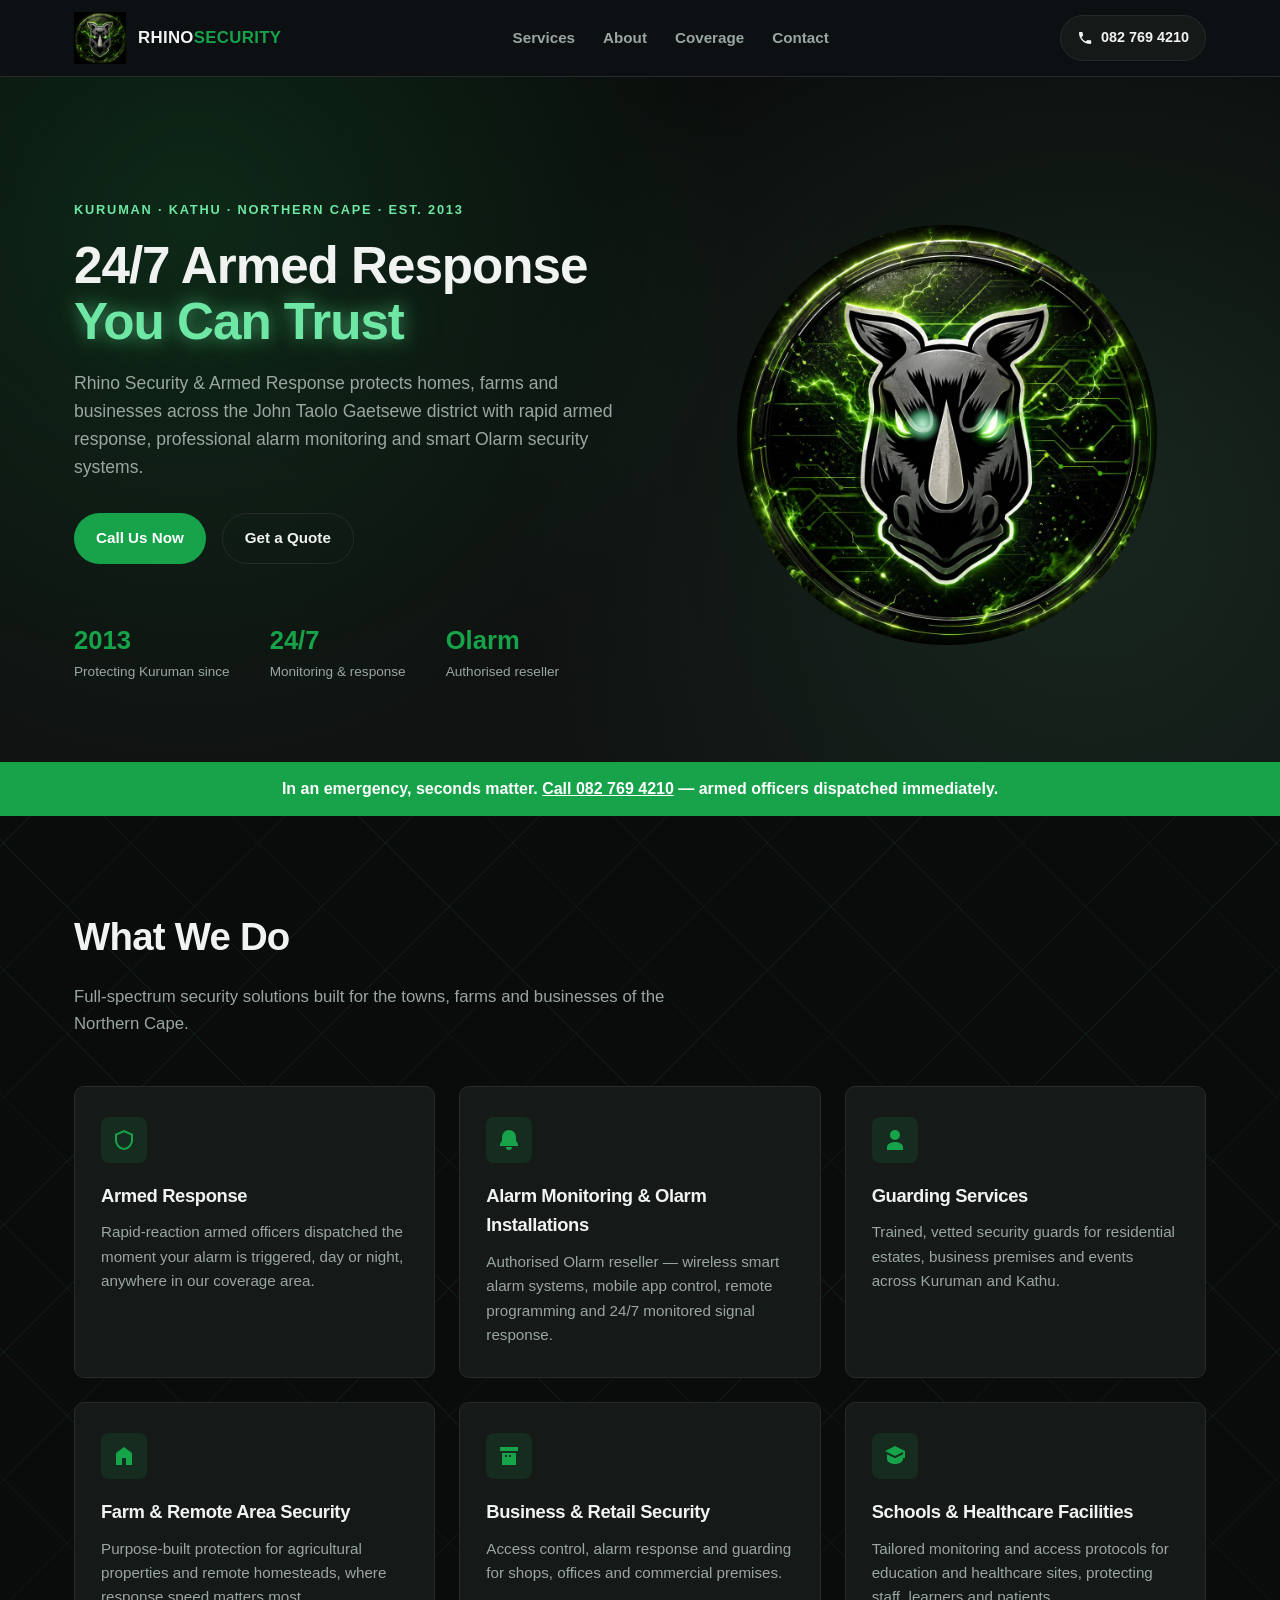
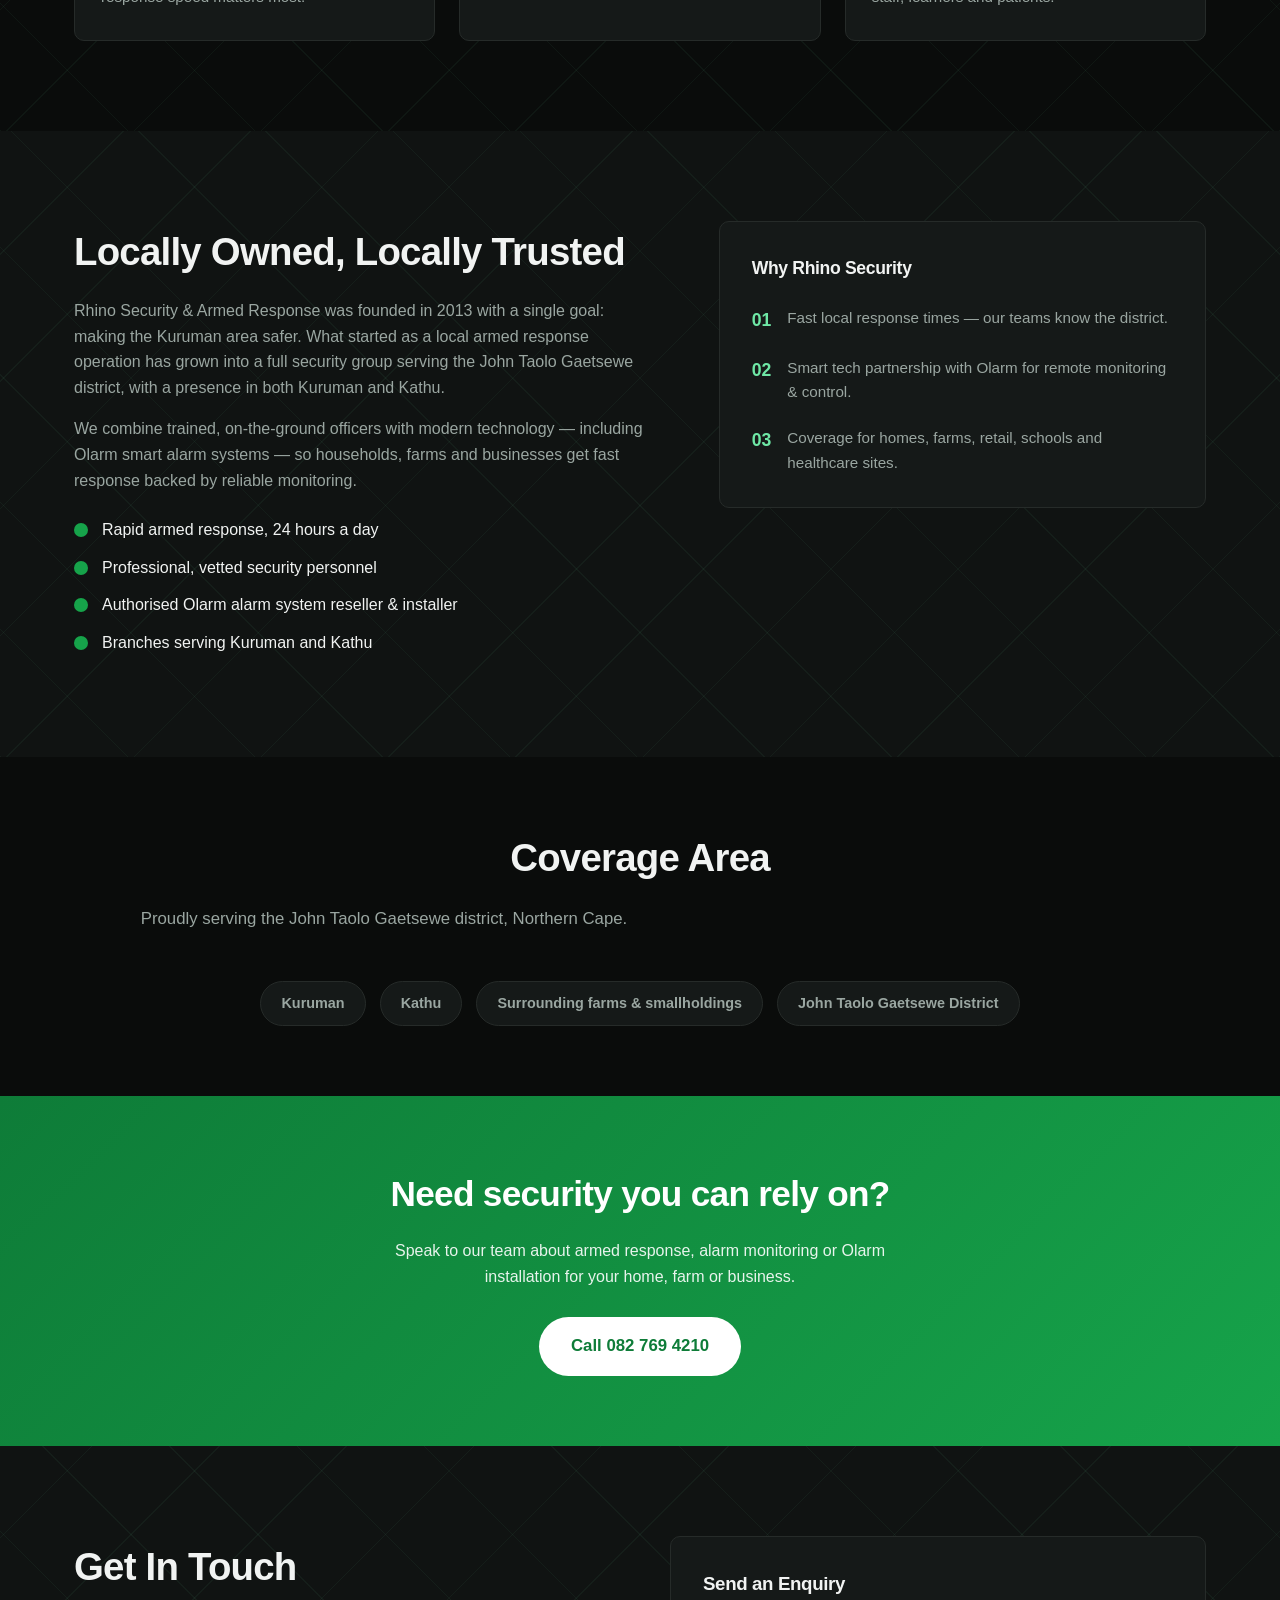
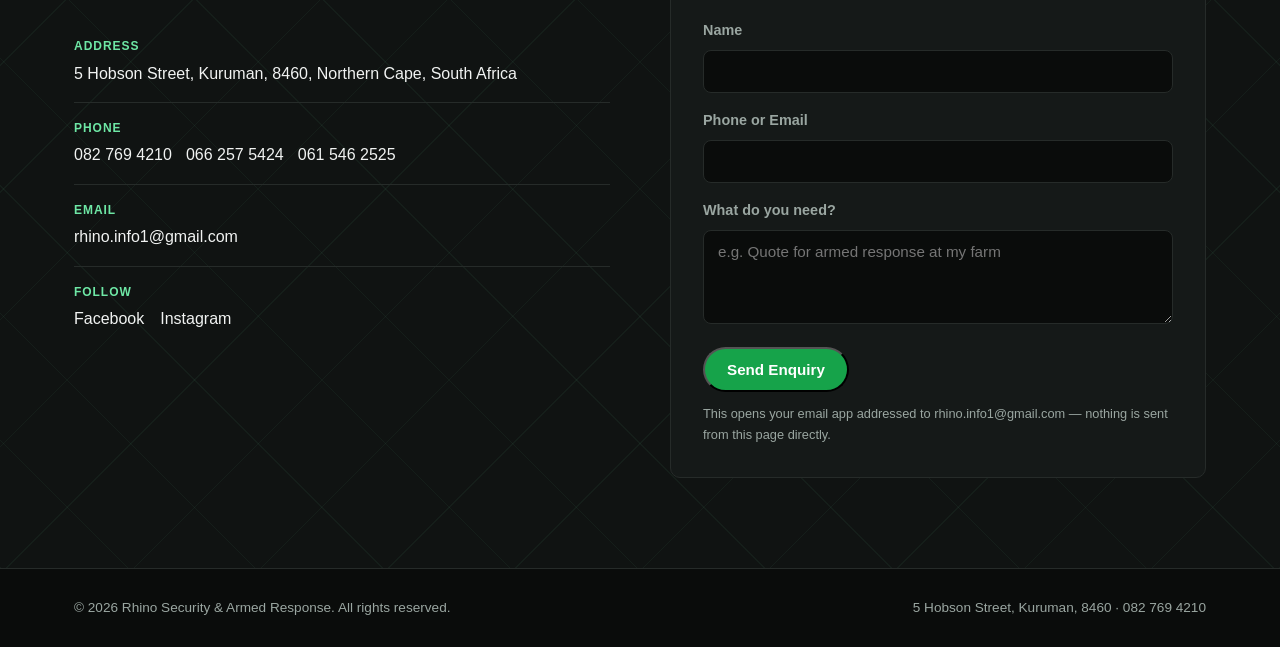
==== index.html @ 926ae887 "Redesign hero with glowing rhino badge and lightning-eye effects Split hero layout featuring the new" ====
<!DOCTYPE html>
<html lang="en">
<head>
<meta charset="UTF-8">
<meta name="viewport" content="width=device-width, initial-scale=1.0">
<title>Rhino Security & Armed Response | Kuruman, Northern Cape</title>
<meta name="description" content="Rhino Security & Armed Response — 24/7 armed response, alarm monitoring & Olarm smart security installations serving Kuruman, Kathu and the Northern Cape since 2013.">
<link rel="icon" type="image/png" href="assets/favicon.png">
<link rel="stylesheet" href="styles.css">
</head>
<body>

<header class="site-header" id="site-header">
  <div class="container header-inner">
    <a href="#home" class="logo">
      <img src="assets/logo-icon.png" alt="Rhino Security & Armed Response" class="logo-mark-img">
      <span class="logo-text">RHINO<span class="logo-accent">SECURITY</span></span>
    </a>

    <nav class="main-nav" id="main-nav">
      <a href="#services">Services</a>
      <a href="#about">About</a>
      <a href="#coverage">Coverage</a>
      <a href="#contact">Contact</a>
    </nav>

    <div class="header-actions">
      <a href="tel:+27827694210" class="btn btn-call">
        <svg viewBox="0 0 24 24" class="icon-inline" aria-hidden="true"><path d="M6.6 10.8c1.4 2.8 3.8 5.2 6.6 6.6l2.2-2.2c.3-.3.7-.4 1.1-.3 1.2.4 2.5.6 3.8.6.6 0 1 .4 1 1V20c0 .6-.4 1-1 1C10.6 21 3 13.4 3 4c0-.6.4-1 1-1h3.5c.6 0 1 .4 1 1 0 1.3.2 2.6.6 3.8.1.4 0 .8-.3 1.1L6.6 10.8z" fill="currentColor"/></svg>
        <span>082 769 4210</span>
      </a>
      <button class="nav-toggle" id="nav-toggle" aria-label="Toggle menu" aria-expanded="false">
        <span></span><span></span><span></span>
      </button>
    </div>
  </div>
</header>

<main id="home">

  <section class="hero">
    <div class="hero-bg" aria-hidden="true"></div>
    <div class="container hero-inner hero-split">
      <div class="hero-copy">
        <p class="eyebrow">Kuruman &middot; Kathu &middot; Northern Cape &middot; Est. 2013</p>
        <h1>24/7 Armed Response <span class="text-glow">You Can Trust</span></h1>
        <p class="hero-sub">Rhino Security & Armed Response protects homes, farms and businesses across the John Taolo Gaetsewe district with rapid armed response, professional alarm monitoring and smart Olarm security systems.</p>
        <div class="hero-actions">
          <a href="tel:+27827694210" class="btn btn-primary">Call Us Now</a>
          <a href="#contact" class="btn btn-ghost">Get a Quote</a>
        </div>
        <ul class="hero-stats">
          <li><strong>2013</strong><span>Protecting Kuruman since</span></li>
          <li><strong>24/7</strong><span>Monitoring &amp; response</span></li>
          <li><strong>Olarm</strong><span>Authorised reseller</span></li>
        </ul>
      </div>

      <div class="hero-visual" aria-hidden="true">
        <div class="rhino-badge">
          <img src="assets/hero-rhino-web.jpg" alt="" class="rhino-badge-img">
          <span class="eye-glow eye-glow-left"></span>
          <span class="eye-glow eye-glow-right"></span>
          <svg class="bolt bolt-left" viewBox="0 0 40 60"><path d="M22 0 4 30h12L14 60 38 24H24Z"/></svg>
          <svg class="bolt bolt-right" viewBox="0 0 40 60"><path d="M22 0 4 30h12L14 60 38 24H24Z"/></svg>
        </div>
      </div>
    </div>
  </section>

  <section class="strip">
    <div class="container strip-inner">
      <p>In an emergency, seconds matter. <a href="tel:+27827694210">Call 082 769 4210</a> — armed officers dispatched immediately.</p>
    </div>
  </section>

  <section class="services circuit-bg" id="services">
    <div class="container">
      <h2 class="section-title">What We Do</h2>
      <p class="section-lead">Full-spectrum security solutions built for the towns, farms and businesses of the Northern Cape.</p>

      <div class="card-grid">
        <div class="card reveal">
          <div class="card-icon">
            <svg viewBox="0 0 24 24"><path fill="currentColor" d="M12 2 3 6v6c0 5 3.8 9.4 9 10 5.2-.6 9-5 9-10V6l-9-4zm0 2.2 7 3.1v4.7c0 3.9-3 7.4-7 8-4-.6-7-4.1-7-8V7.3l7-3.1z"/></svg>
          </div>
          <h3>Armed Response</h3>
          <p>Rapid-reaction armed officers dispatched the moment your alarm is triggered, day or night, anywhere in our coverage area.</p>
        </div>

        <div class="card reveal">
          <div class="card-icon">
            <svg viewBox="0 0 24 24"><path fill="currentColor" d="M12 2a7 7 0 0 0-7 7v3.6L3 16v2h18v-2l-2-3.4V9a7 7 0 0 0-7-7zm0 20a3 3 0 0 0 3-3H9a3 3 0 0 0 3 3z"/></svg>
          </div>
          <h3>Alarm Monitoring & Olarm Installations</h3>
          <p>Authorised Olarm reseller — wireless smart alarm systems, mobile app control, remote programming and 24/7 monitored signal response.</p>
        </div>

        <div class="card reveal">
          <div class="card-icon">
            <svg viewBox="0 0 24 24"><path fill="currentColor" d="M12 12a5 5 0 1 0 0-10 5 5 0 0 0 0 10zm0 2c-4.4 0-8 2.2-8 5v3h16v-3c0-2.8-3.6-5-8-5z"/></svg>
          </div>
          <h3>Guarding Services</h3>
          <p>Trained, vetted security guards for residential estates, business premises and events across Kuruman and Kathu.</p>
        </div>

        <div class="card reveal">
          <div class="card-icon">
            <svg viewBox="0 0 24 24"><path fill="currentColor" d="M4 21V9l8-6 8 6v12h-6v-7h-4v7H4z"/></svg>
          </div>
          <h3>Farm & Remote Area Security</h3>
          <p>Purpose-built protection for agricultural properties and remote homesteads, where response speed matters most.</p>
        </div>

        <div class="card reveal">
          <div class="card-icon">
            <svg viewBox="0 0 24 24"><path fill="currentColor" d="M3 3h18v4H3V3zm2 6h14v12H5V9zm3 2v2h2v-2H8zm4 0v2h2v-2h-2z"/></svg>
          </div>
          <h3>Business & Retail Security</h3>
          <p>Access control, alarm response and guarding for shops, offices and commercial premises.</p>
        </div>

        <div class="card reveal">
          <div class="card-icon">
            <svg viewBox="0 0 24 24"><path fill="currentColor" d="M12 2 2 7l10 5 8-4v6h2V7L12 2zM4 10.2V15c0 2.8 3.6 5 8 5s8-2.2 8-5v-4.8l-8 4-8-4z"/></svg>
          </div>
          <h3>Schools & Healthcare Facilities</h3>
          <p>Tailored monitoring and access protocols for education and healthcare sites, protecting staff, learners and patients.</p>
        </div>
      </div>
    </div>
  </section>

  <section class="about circuit-bg" id="about">
    <div class="container about-inner">
      <div class="about-copy reveal">
        <h2 class="section-title">Locally Owned, Locally Trusted</h2>
        <p>Rhino Security & Armed Response was founded in 2013 with a single goal: making the Kuruman area safer. What started as a local armed response operation has grown into a full security group serving the John Taolo Gaetsewe district, with a presence in both Kuruman and Kathu.</p>
        <p>We combine trained, on-the-ground officers with modern technology — including Olarm smart alarm systems — so households, farms and businesses get fast response backed by reliable monitoring.</p>
        <ul class="checklist">
          <li>Rapid armed response, 24 hours a day</li>
          <li>Professional, vetted security personnel</li>
          <li>Authorised Olarm alarm system reseller & installer</li>
          <li>Branches serving Kuruman and Kathu</li>
        </ul>
      </div>
      <div class="about-panel reveal">
        <h3>Why Rhino Security</h3>
        <div class="panel-item">
          <span class="panel-num">01</span>
          <p>Fast local response times — our teams know the district.</p>
        </div>
        <div class="panel-item">
          <span class="panel-num">02</span>
          <p>Smart tech partnership with Olarm for remote monitoring & control.</p>
        </div>
        <div class="panel-item">
          <span class="panel-num">03</span>
          <p>Coverage for homes, farms, retail, schools and healthcare sites.</p>
        </div>
      </div>
    </div>
  </section>

  <section class="coverage" id="coverage">
    <div class="container coverage-inner">
      <h2 class="section-title">Coverage Area</h2>
      <p class="section-lead">Proudly serving the John Taolo Gaetsewe district, Northern Cape.</p>
      <div class="coverage-tags">
        <span>Kuruman</span>
        <span>Kathu</span>
        <span>Surrounding farms &amp; smallholdings</span>
        <span>John Taolo Gaetsewe District</span>
      </div>
    </div>
  </section>

  <section class="cta-banner">
    <div class="container cta-inner reveal">
      <h2>Need security you can rely on?</h2>
      <p>Speak to our team about armed response, alarm monitoring or Olarm installation for your home, farm or business.</p>
      <a href="tel:+27827694210" class="btn btn-primary btn-lg">Call 082 769 4210</a>
    </div>
  </section>

  <section class="contact circuit-bg" id="contact">
    <div class="container contact-inner">
      <div class="contact-info reveal">
        <h2 class="section-title">Get In Touch</h2>
        <ul class="contact-list">
          <li>
            <span class="contact-label">Address</span>
            <span>5 Hobson Street, Kuruman, 8460, Northern Cape, South Africa</span>
          </li>
          <li>
            <span class="contact-label">Phone</span>
            <span class="phone-group">
              <a href="tel:+27827694210">082 769 4210</a>
              <a href="tel:+27662575424">066 257 5424</a>
              <a href="tel:+27615462525">061 546 2525</a>
            </span>
          </li>
          <li>
            <span class="contact-label">Email</span>
            <a href="mailto:rhino.info1@gmail.com">rhino.info1@gmail.com</a>
          </li>
          <li>
            <span class="contact-label">Follow</span>
            <span class="social-links">
              <a href="https://www.facebook.com/RhinoKuruman/" target="_blank" rel="noopener noreferrer">Facebook</a>
              <a href="https://www.instagram.com/rhinosecuritykathu/" target="_blank" rel="noopener noreferrer">Instagram</a>
            </span>
          </li>
        </ul>
      </div>

      <form class="contact-form reveal" id="contact-form">
        <h3>Send an Enquiry</h3>
        <label>
          Name
          <input type="text" name="name" required>
        </label>
        <label>
          Phone or Email
          <input type="text" name="contact" required>
        </label>
        <label>
          What do you need?
          <textarea name="message" rows="4" required placeholder="e.g. Quote for armed response at my farm"></textarea>
        </label>
        <button type="submit" class="btn btn-primary">Send Enquiry</button>
        <p class="form-note">This opens your email app addressed to rhino.info1@gmail.com — nothing is sent from this page directly.</p>
      </form>
    </div>
  </section>

</main>

<footer class="site-footer">
  <div class="container footer-inner">
    <span>&copy; <span id="year"></span> Rhino Security &amp; Armed Response. All rights reserved.</span>
    <span>5 Hobson Street, Kuruman, 8460 &middot; 082 769 4210</span>
  </div>
</footer>

<script src="script.js"></script>
</body>
</html>
---- styles.css ----
:root {
  --bg: #0a0c0b;
  --bg-alt: #101312;
  --card: #151918;
  --border: #262b29;
  --text: #f1f3f2;
  --text-dim: #9aa6a1;
  --green: #16a34a;
  --green-dark: #0e7c38;
  --mint: #6ee7a5;
  --radius: 10px;
  --max: 1180px;
}

* { box-sizing: border-box; }
html { scroll-behavior: smooth; }

body {
  margin: 0;
  font-family: -apple-system, BlinkMacSystemFont, "Segoe UI", Roboto, Helvetica, Arial, sans-serif;
  background: var(--bg);
  color: var(--text);
  line-height: 1.6;
}

.circuit-bg {
  background-image:
    repeating-linear-gradient(45deg, rgba(110,231,165,0.05) 0 1px, transparent 1px 90px),
    repeating-linear-gradient(-45deg, rgba(110,231,165,0.05) 0 1px, transparent 1px 90px);
}

.container {
  max-width: var(--max);
  margin: 0 auto;
  padding: 0 24px;
}

h1, h2, h3 { font-weight: 800; letter-spacing: -0.02em; margin: 0 0 16px; }

a { color: inherit; text-decoration: none; }

.btn {
  display: inline-flex;
  align-items: center;
  gap: 8px;
  padding: 12px 22px;
  border-radius: 999px;
  font-weight: 700;
  font-size: 0.95rem;
  transition: transform .15s ease, background .15s ease;
  white-space: nowrap;
}
.btn:hover { transform: translateY(-1px); }
.btn-primary {
  background: var(--green);
  color: #fff;
  box-shadow: 0 0 0 rgba(22,163,74,0);
  animation: btnGlow 2.6s ease-in-out infinite;
}
.btn-primary:hover { background: var(--green-dark); }
@keyframes btnGlow {
  0%, 100% { box-shadow: 0 0 10px rgba(22,163,74,0.35); }
  50% { box-shadow: 0 0 22px rgba(22,163,74,0.75); }
}
.btn-ghost { background: transparent; border: 1.5px solid var(--border); color: var(--text); }
.btn-ghost:hover { border-color: var(--mint); }
.btn-call { background: var(--card); border: 1.5px solid var(--border); color: var(--text); font-size: 0.9rem; padding: 10px 16px; }
.btn-call:hover { border-color: var(--green); }
.btn-lg { padding: 16px 32px; font-size: 1.05rem; }
.icon-inline { width: 16px; height: 16px; }

/* Header */
.site-header {
  position: sticky;
  top: 0;
  z-index: 100;
  background: rgba(14,17,19,0.9);
  backdrop-filter: blur(8px);
  border-bottom: 1px solid var(--border);
}
.header-inner {
  display: flex;
  align-items: center;
  justify-content: space-between;
  height: 76px;
}
.logo { display: flex; align-items: center; gap: 12px; }
.logo-mark-img { width: 52px; height: 52px; object-fit: contain; }
.logo-text { font-weight: 800; letter-spacing: 0.02em; font-size: 1.05rem; }
.logo-accent { color: var(--green); }

.main-nav { display: flex; gap: 28px; }
.main-nav a { font-weight: 600; color: var(--text-dim); font-size: 0.95rem; }
.main-nav a:hover { color: var(--text); }

.header-actions { display: flex; align-items: center; gap: 14px; }
.nav-toggle {
  display: none;
  flex-direction: column;
  gap: 5px;
  background: none;
  border: none;
  cursor: pointer;
  padding: 6px;
}
.nav-toggle span { width: 22px; height: 2px; background: var(--text); border-radius: 2px; }

/* Hero */
.hero {
  position: relative;
  padding: 110px 0 80px;
  overflow: hidden;
}
.hero-bg {
  position: absolute;
  inset: 0;
  background:
    radial-gradient(circle at 15% 20%, rgba(22,163,74,0.18), transparent 45%),
    radial-gradient(circle at 85% 60%, rgba(110,231,165,0.10), transparent 50%),
    linear-gradient(180deg, #0a0c0b 0%, #101312 100%);
  z-index: 0;
}
.hero-inner { position: relative; z-index: 1; }
.hero-split {
  display: grid;
  grid-template-columns: 1.05fr 0.95fr;
  gap: 40px;
  align-items: center;
}
.hero-copy { max-width: 620px; }
.eyebrow {
  text-transform: uppercase;
  letter-spacing: 0.14em;
  font-size: 0.8rem;
  color: var(--mint);
  font-weight: 700;
  margin-bottom: 18px;
}
.hero h1 { font-size: clamp(2.2rem, 4.4vw, 3.2rem); line-height: 1.08; margin-bottom: 20px; }
.text-glow {
  color: var(--mint);
  text-shadow: 0 0 18px rgba(110,231,165,0.55), 0 0 40px rgba(22,163,74,0.35);
}
.hero-sub { color: var(--text-dim); font-size: 1.1rem; max-width: 560px; margin-bottom: 32px; }
.hero-actions { display: flex; gap: 16px; flex-wrap: wrap; margin-bottom: 56px; }

.hero-stats { list-style: none; display: flex; gap: 40px; padding: 0; margin: 0; flex-wrap: wrap; }
.hero-stats li { display: flex; flex-direction: column; }
.hero-stats strong { font-size: 1.6rem; color: var(--green); }
.hero-stats span { color: var(--text-dim); font-size: 0.85rem; }

/* Hero visual — glowing rhino badge */
.hero-visual { display: flex; justify-content: center; }
.rhino-badge {
  position: relative;
  width: min(420px, 100%);
  aspect-ratio: 1 / 1;
  border-radius: 50%;
  overflow: hidden;
  animation: badgePulse 3.6s ease-in-out infinite, badgeBreathe 6s ease-in-out infinite;
}
.rhino-badge-img { width: 100%; height: 100%; object-fit: cover; display: block; }
.eye-glow {
  position: absolute;
  width: 8%; height: 8%;
  border-radius: 50%;
  transform: translate(-50%, -50%);
  background: radial-gradient(circle, rgba(210,255,225,0.95) 0%, rgba(110,231,165,0.65) 45%, transparent 75%);
  filter: blur(1.5px);
  mix-blend-mode: screen;
  animation: eyeFlicker 3.2s infinite;
}
.eye-glow-left { left: 44.3%; top: 47.5%; }
.eye-glow-right { left: 60.8%; top: 47.5%; animation-delay: .18s; }

.bolt {
  position: absolute;
  width: 15%;
  filter: drop-shadow(0 0 6px rgba(140,255,180,0.9));
  fill: #d6ffe6;
  opacity: 0;
  animation: boltFlash 4.5s infinite;
}
.bolt-left { left: 22%; top: 30%; transform: rotate(-18deg); animation-delay: .6s; }
.bolt-right { left: 66%; top: 30%; transform: rotate(18deg) scaleX(-1); animation-delay: 2.4s; }

@keyframes badgePulse {
  0%, 100% { box-shadow: 0 0 60px 10px rgba(22,163,74,0.35), 0 0 130px 34px rgba(22,163,74,0.14); }
  50% { box-shadow: 0 0 90px 20px rgba(22,163,74,0.55), 0 0 170px 55px rgba(22,163,74,0.24); }
}
@keyframes badgeBreathe {
  0%, 100% { transform: scale(1); }
  50% { transform: scale(1.015); }
}
@keyframes eyeFlicker {
  0%, 100% { opacity: 0.85; }
  4% { opacity: 0.25; }
  8% { opacity: 1; }
  12% { opacity: 0.55; }
  45% { opacity: 0.9; }
  49% { opacity: 0.3; }
  53% { opacity: 1; }
  80% { opacity: 0.7; }
}
@keyframes boltFlash {
  0%, 90%, 100% { opacity: 0; }
  91% { opacity: 1; }
  92.5% { opacity: 0.2; }
  94% { opacity: 1; }
  96% { opacity: 0; }
}

@media (prefers-reduced-motion: reduce) {
  .rhino-badge, .eye-glow, .bolt { animation: none !important; }
}

/* Strip */
.strip { background: var(--green); padding: 14px 0; }
.strip-inner p { margin: 0; text-align: center; font-weight: 600; color: #fff; }
.strip a { text-decoration: underline; }

/* Services */
.services { padding: 90px 0; background-color: var(--bg); }
.section-title { font-size: clamp(1.8rem, 3.5vw, 2.4rem); }
.section-lead { color: var(--text-dim); max-width: 620px; margin-bottom: 48px; font-size: 1.05rem; }

.card-grid {
  display: grid;
  grid-template-columns: repeat(3, 1fr);
  gap: 24px;
}
.card {
  background: var(--card);
  border: 1px solid var(--border);
  border-radius: var(--radius);
  padding: 30px 26px;
  transition: border-color .15s ease, transform .15s ease;
}
.card:hover { border-color: var(--green); transform: translateY(-3px); }
.card-icon {
  width: 46px; height: 46px;
  display: flex; align-items: center; justify-content: center;
  background: rgba(22,163,74,0.14);
  color: var(--green);
  border-radius: 8px;
  margin-bottom: 18px;
}
.card-icon svg { width: 24px; height: 24px; }
.card h3 { font-size: 1.15rem; margin-bottom: 10px; }
.card p { color: var(--text-dim); font-size: 0.95rem; margin: 0; }

/* About */
.about { padding: 90px 0; background-color: var(--bg-alt); }
.about-inner {
  display: grid;
  grid-template-columns: 1.2fr 1fr;
  gap: 60px;
  align-items: start;
}
.about-copy p { color: var(--text-dim); }
.checklist { list-style: none; padding: 0; margin: 24px 0 0; }
.checklist li {
  position: relative;
  padding-left: 28px;
  margin-bottom: 12px;
  color: var(--text);
  font-weight: 500;
}
.checklist li::before {
  content: "";
  position: absolute;
  left: 0; top: 6px;
  width: 14px; height: 14px;
  border-radius: 50%;
  background: var(--green);
}

.about-panel {
  background: var(--card);
  border: 1px solid var(--border);
  border-radius: var(--radius);
  padding: 32px;
}
.about-panel h3 { font-size: 1.1rem; margin-bottom: 24px; }
.panel-item { display: flex; gap: 16px; margin-bottom: 22px; }
.panel-item:last-child { margin-bottom: 0; }
.panel-num { color: var(--mint); font-weight: 800; font-size: 1.1rem; }
.panel-item p { margin: 0; color: var(--text-dim); font-size: 0.95rem; }

/* Coverage */
.coverage { padding: 70px 0; text-align: center; }
.coverage-tags {
  display: flex;
  justify-content: center;
  flex-wrap: wrap;
  gap: 14px;
  margin-top: 24px;
}
.coverage-tags span {
  background: var(--card);
  border: 1px solid var(--border);
  padding: 10px 20px;
  border-radius: 999px;
  font-weight: 600;
  font-size: 0.9rem;
  color: var(--text-dim);
}

/* CTA banner */
.cta-banner {
  background: linear-gradient(135deg, var(--green-dark), var(--green));
  padding: 70px 0;
  text-align: center;
}
.cta-inner h2 { font-size: clamp(1.6rem, 3.5vw, 2.2rem); color: #fff; }
.cta-inner p { color: rgba(255,255,255,0.9); max-width: 520px; margin: 0 auto 28px; }
.cta-banner .btn-primary { background: #fff; color: var(--green-dark); }
.cta-banner .btn-primary:hover { background: #e3f5e9; }

/* Contact */
.contact { padding: 90px 0; background-color: var(--bg-alt); }
.contact-inner {
  display: grid;
  grid-template-columns: 1fr 1fr;
  gap: 60px;
}
.contact-list { list-style: none; padding: 0; margin: 24px 0 0; }
.contact-list li {
  display: flex;
  flex-direction: column;
  gap: 4px;
  padding: 16px 0;
  border-bottom: 1px solid var(--border);
}
.contact-list li:last-child { border-bottom: none; }
.contact-label { text-transform: uppercase; font-size: 0.75rem; letter-spacing: 0.08em; color: var(--mint); font-weight: 700; }
.contact-list a:hover { color: var(--green); }
.phone-group { display: flex; flex-wrap: wrap; gap: 6px 14px; }
.social-links { display: flex; gap: 16px; }

.contact-form {
  background: var(--card);
  border: 1px solid var(--border);
  border-radius: var(--radius);
  padding: 32px;
}
.contact-form h3 { margin-bottom: 20px; }
.contact-form label {
  display: block;
  font-size: 0.9rem;
  color: var(--text-dim);
  font-weight: 600;
  margin-bottom: 16px;
}
.contact-form input,
.contact-form textarea {
  width: 100%;
  margin-top: 8px;
  padding: 12px 14px;
  background: var(--bg);
  border: 1px solid var(--border);
  border-radius: 8px;
  color: var(--text);
  font-family: inherit;
  font-size: 0.95rem;
  resize: vertical;
}
.contact-form input:focus,
.contact-form textarea:focus {
  outline: none;
  border-color: var(--green);
}
.form-note { font-size: 0.8rem; color: var(--text-dim); margin: 12px 0 0; }

/* Footer */
.site-footer { border-top: 1px solid var(--border); padding: 28px 0; }
.footer-inner {
  display: flex;
  justify-content: space-between;
  flex-wrap: wrap;
  gap: 10px;
  color: var(--text-dim);
  font-size: 0.85rem;
}

/* Scroll reveal */
.reveal {
  opacity: 0;
  transform: translateY(26px);
  transition: opacity .7s ease, transform .7s ease;
}
.reveal.in-view { opacity: 1; transform: none; }
.card-grid .card:nth-child(2) { transition-delay: .06s; }
.card-grid .card:nth-child(3) { transition-delay: .12s; }
.card-grid .card:nth-child(4) { transition-delay: .18s; }
.card-grid .card:nth-child(5) { transition-delay: .24s; }
.card-grid .card:nth-child(6) { transition-delay: .3s; }

@media (prefers-reduced-motion: reduce) {
  .reveal { transition: none; opacity: 1; transform: none; }
}

/* Responsive */
@media (max-width: 900px) {
  .card-grid { grid-template-columns: repeat(2, 1fr); }
  .about-inner, .contact-inner { grid-template-columns: 1fr; }
  .hero-split { grid-template-columns: 1fr; }
  .hero-copy { max-width: none; }
  .hero-visual { order: -1; margin-bottom: 20px; }
  .rhino-badge { width: min(300px, 80vw); }
}

@media (max-width: 680px) {
  .main-nav {
    position: absolute;
    top: 76px;
    left: 0;
    right: 0;
    background: var(--bg);
    border-bottom: 1px solid var(--border);
    flex-direction: column;
    padding: 20px 24px;
    display: none;
    gap: 18px;
  }
  .main-nav.open { display: flex; }
  .nav-toggle { display: flex; }
  .btn-call span { display: none; }
  .card-grid { grid-template-columns: 1fr; }
  .hero { padding: 90px 0 60px; }
  .hero-stats { gap: 28px; }
  .footer-inner { flex-direction: column; text-align: left; }
  .rhino-badge { width: min(240px, 70vw); }
}
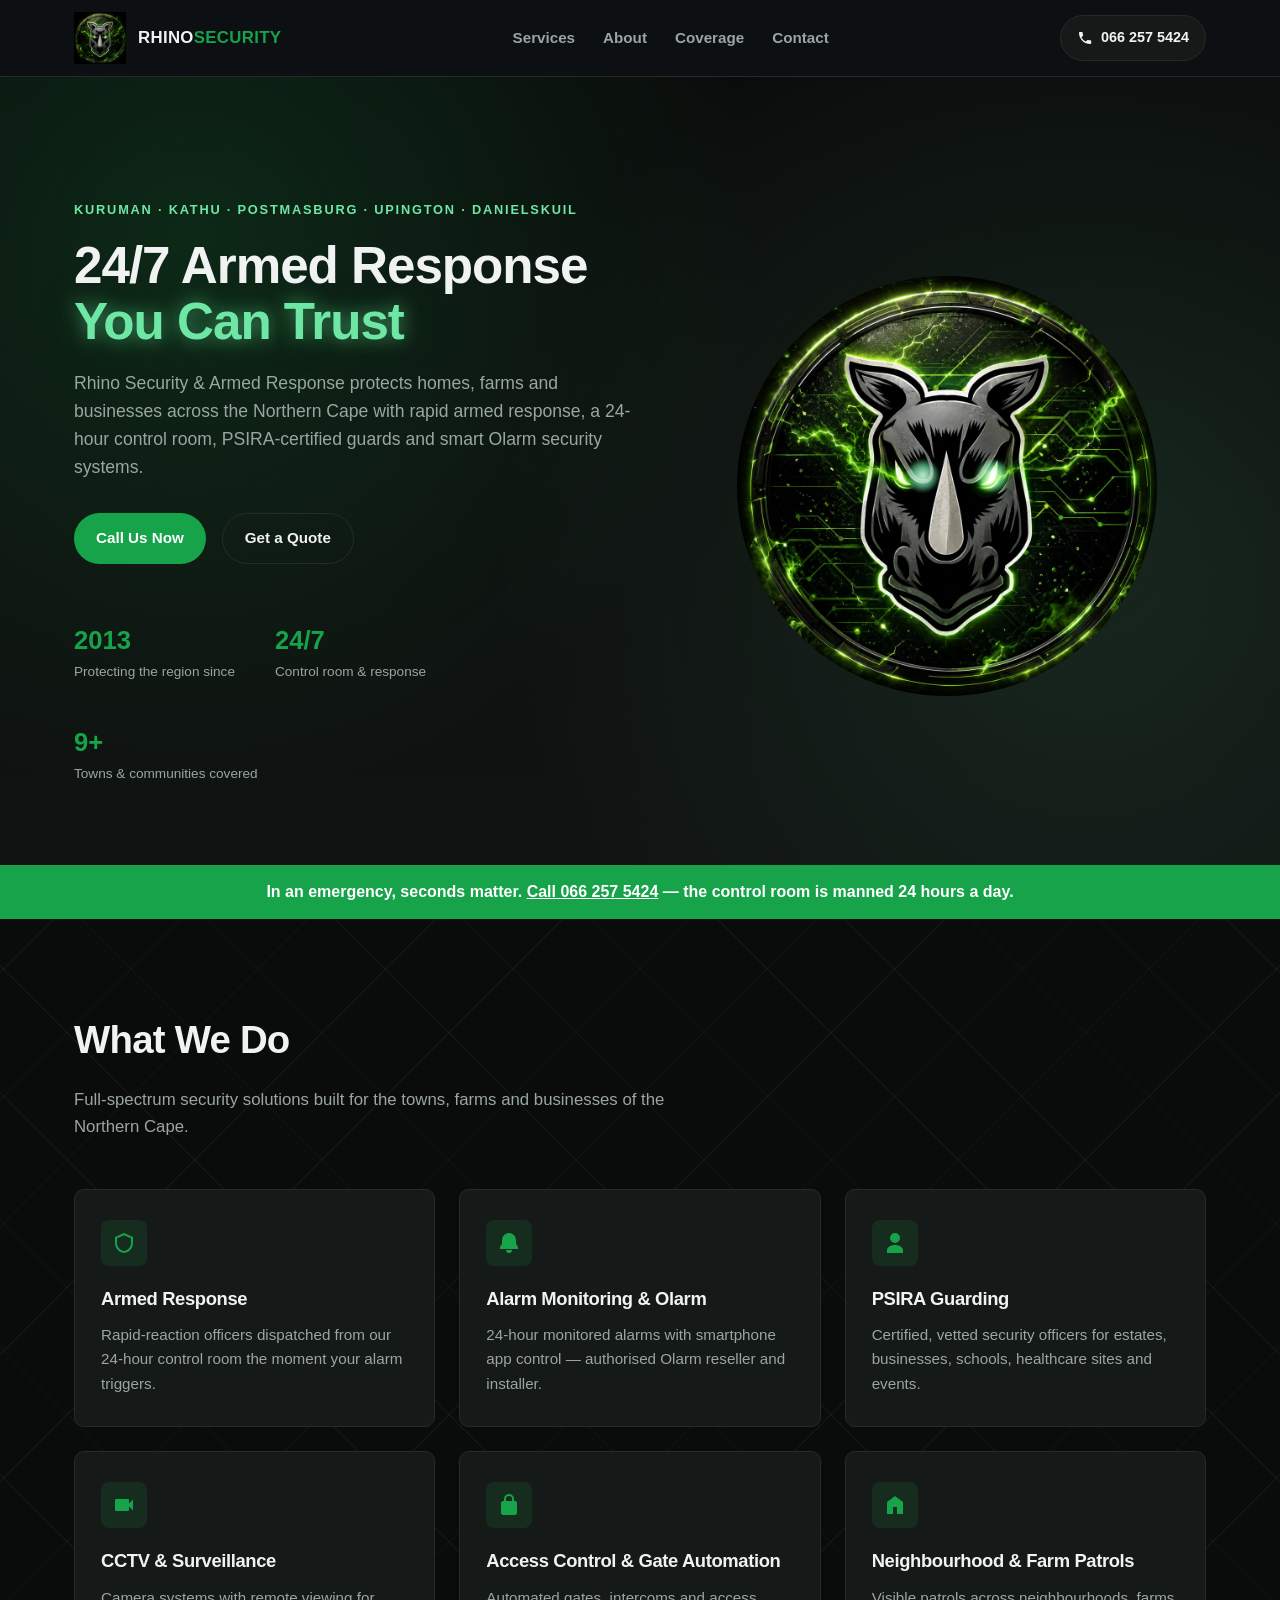
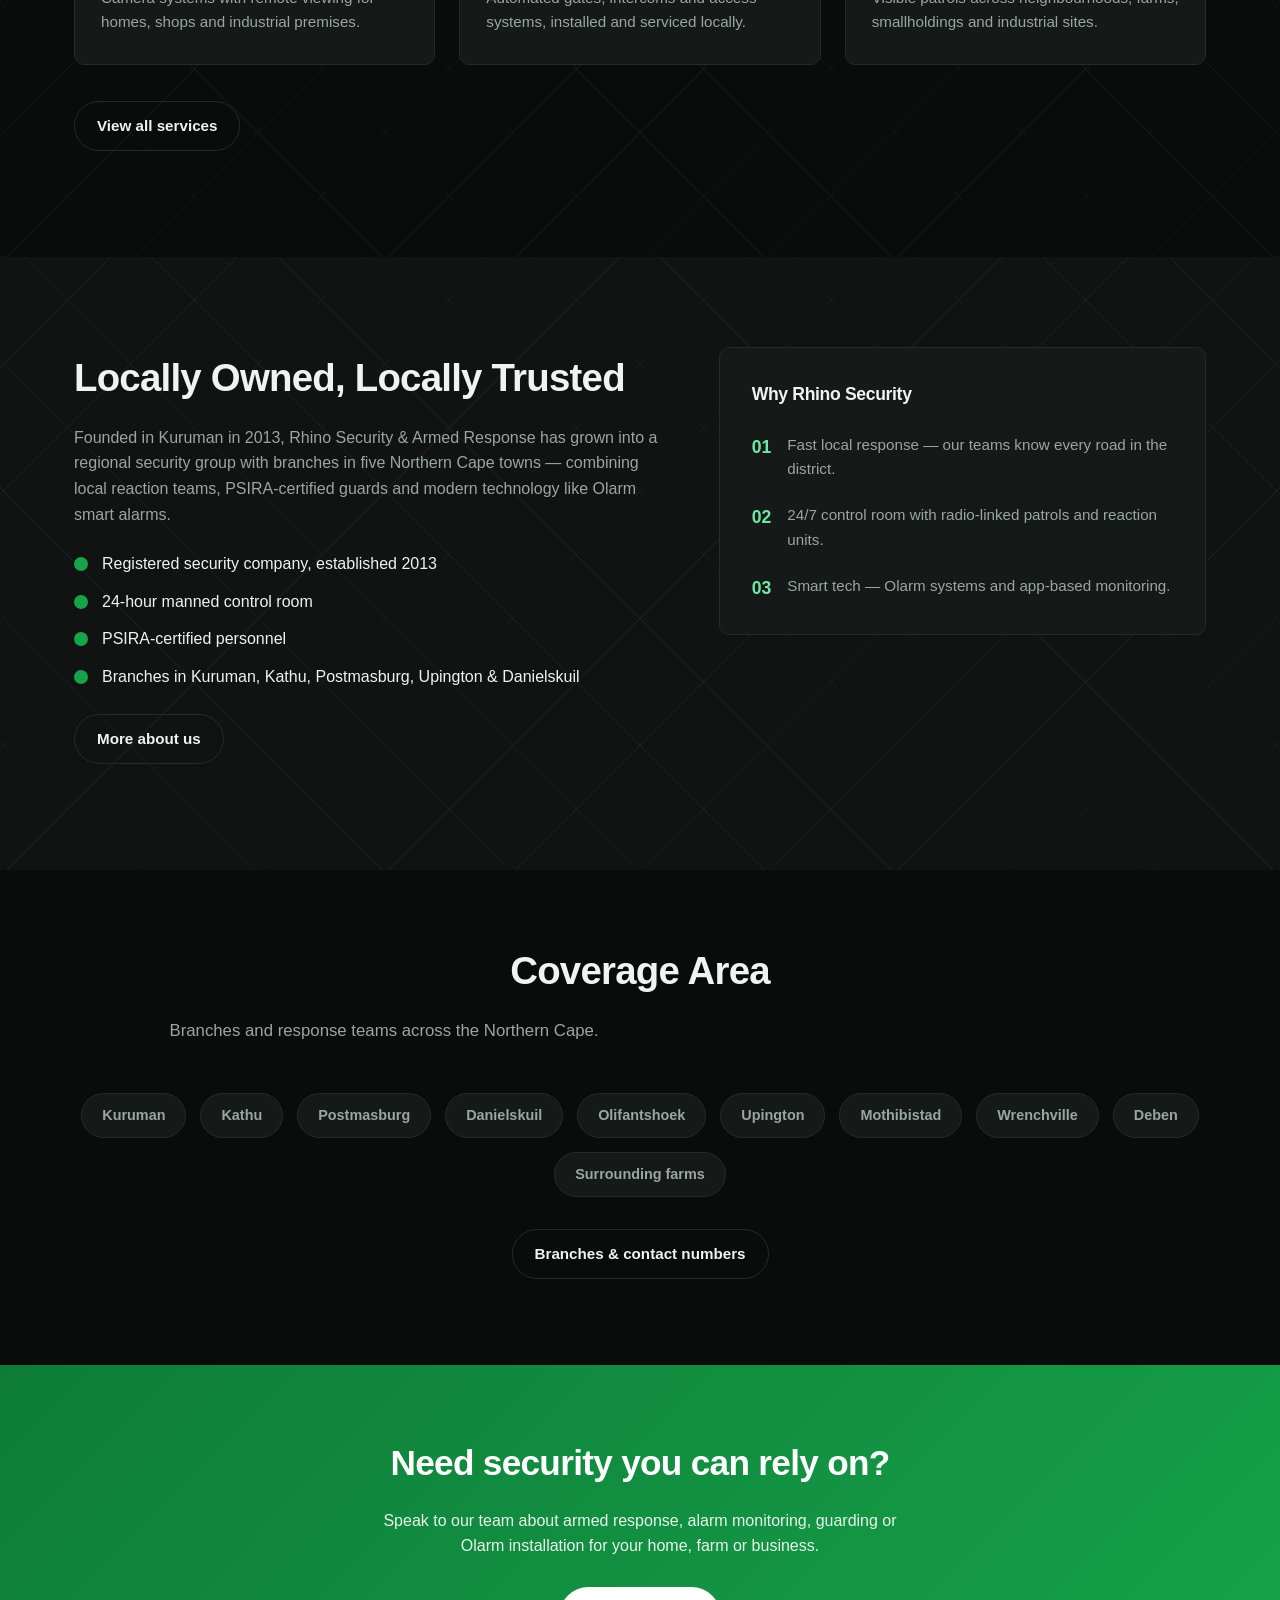
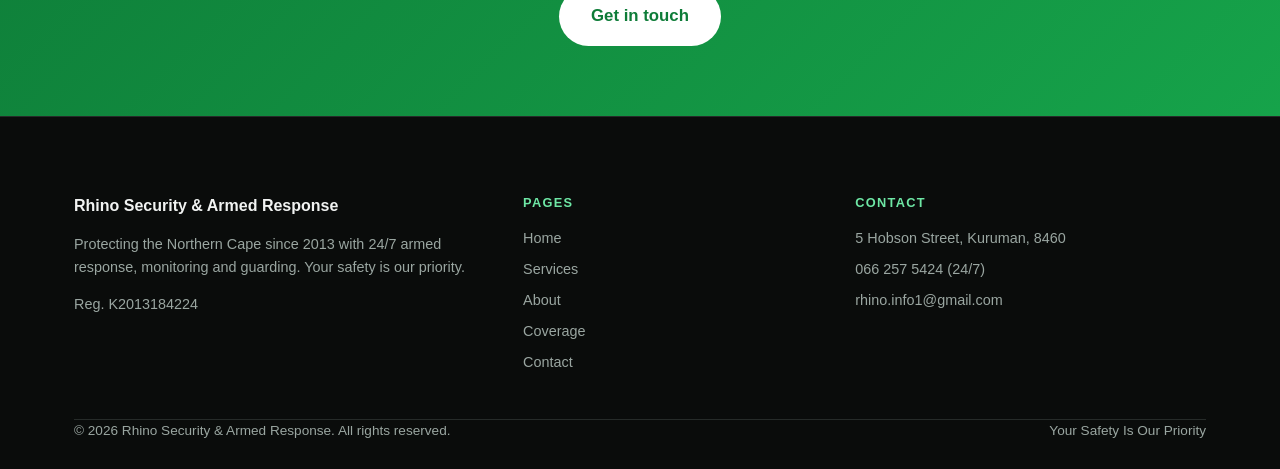
==== commit 65f84d59: "Rebuild as multi-page site with verified business info Splits the single page into Home, Services, A" ====
--- a/index.html
+++ b/index.html
@@ -3,31 +3,61 @@
 <head>
 <meta charset="UTF-8">
 <meta name="viewport" content="width=device-width, initial-scale=1.0">
-<title>Rhino Security & Armed Response | Kuruman, Northern Cape</title>
-<meta name="description" content="Rhino Security & Armed Response — 24/7 armed response, alarm monitoring & Olarm smart security installations serving Kuruman, Kathu and the Northern Cape since 2013.">
+<title>Rhino Security & Armed Response | 24/7 Security in Kuruman, Northern Cape</title>
+<meta name="description" content="Rhino Security & Armed Response — 24/7 armed response, alarm monitoring, PSIRA guarding and Olarm smart security serving Kuruman, Kathu, Postmasburg, Upington and Danielskuil since 2013.">
+<meta property="og:title" content="Rhino Security & Armed Response — Kuruman, Northern Cape">
+<meta property="og:description" content="24/7 armed response, alarm monitoring and guarding across the Northern Cape since 2013.">
+<meta property="og:image" content="assets/hero-rhino-web.jpg">
 <link rel="icon" type="image/png" href="assets/favicon.png">
 <link rel="stylesheet" href="styles.css">
+<script type="application/ld+json">
+{
+  "@context": "https://schema.org",
+  "@type": "LocalBusiness",
+  "name": "Rhino Security & Armed Response",
+  "legalName": "The Rhinos Security and Armed Response",
+  "foundingDate": "2013",
+  "slogan": "Your Safety Is Our Priority",
+  "telephone": "+27662575424",
+  "email": "rhino.info1@gmail.com",
+  "address": {
+    "@type": "PostalAddress",
+    "streetAddress": "5 Hobson Street",
+    "addressLocality": "Kuruman",
+    "postalCode": "8460",
+    "addressRegion": "Northern Cape",
+    "addressCountry": "ZA"
+  },
+  "areaServed": ["Kuruman", "Kathu", "Postmasburg", "Danielskuil", "Olifantshoek", "Upington", "Mothibistad", "Wrenchville", "Deben"],
+  "openingHours": "Mo-Su 00:00-24:00",
+  "sameAs": [
+    "https://www.facebook.com/RhinoKuruman/",
+    "https://www.facebook.com/rhinokathu/",
+    "https://www.instagram.com/rhinosecuritykathu/"
+  ]
+}
+</script>
 </head>
 <body>
 
 <header class="site-header" id="site-header">
   <div class="container header-inner">
-    <a href="#home" class="logo">
+    <a href="index.html" class="logo">
       <img src="assets/logo-icon.png" alt="Rhino Security & Armed Response" class="logo-mark-img">
       <span class="logo-text">RHINO<span class="logo-accent">SECURITY</span></span>
     </a>
 
     <nav class="main-nav" id="main-nav">
-      <a href="#services">Services</a>
-      <a href="#about">About</a>
-      <a href="#coverage">Coverage</a>
-      <a href="#contact">Contact</a>
+      <a href="services.html">Services</a>
+      <a href="about.html">About</a>
+      <a href="coverage.html">Coverage</a>
+      <a href="contact.html">Contact</a>
     </nav>
 
     <div class="header-actions">
-      <a href="tel:+27827694210" class="btn btn-call">
+      <a href="tel:+27662575424" class="btn btn-call">
         <svg viewBox="0 0 24 24" class="icon-inline" aria-hidden="true"><path d="M6.6 10.8c1.4 2.8 3.8 5.2 6.6 6.6l2.2-2.2c.3-.3.7-.4 1.1-.3 1.2.4 2.5.6 3.8.6.6 0 1 .4 1 1V20c0 .6-.4 1-1 1C10.6 21 3 13.4 3 4c0-.6.4-1 1-1h3.5c.6 0 1 .4 1 1 0 1.3.2 2.6.6 3.8.1.4 0 .8-.3 1.1L6.6 10.8z" fill="currentColor"/></svg>
-        <span>082 769 4210</span>
+        <span>066 257 5424</span>
       </a>
       <button class="nav-toggle" id="nav-toggle" aria-label="Toggle menu" aria-expanded="false">
         <span></span><span></span><span></span>
@@ -42,17 +72,17 @@
     <div class="hero-bg" aria-hidden="true"></div>
     <div class="container hero-inner hero-split">
       <div class="hero-copy">
-        <p class="eyebrow">Kuruman &middot; Kathu &middot; Northern Cape &middot; Est. 2013</p>
+        <p class="eyebrow">Kuruman &middot; Kathu &middot; Postmasburg &middot; Upington &middot; Danielskuil</p>
         <h1>24/7 Armed Response <span class="text-glow">You Can Trust</span></h1>
-        <p class="hero-sub">Rhino Security & Armed Response protects homes, farms and businesses across the John Taolo Gaetsewe district with rapid armed response, professional alarm monitoring and smart Olarm security systems.</p>
+        <p class="hero-sub">Rhino Security & Armed Response protects homes, farms and businesses across the Northern Cape with rapid armed response, a 24-hour control room, PSIRA-certified guards and smart Olarm security systems.</p>
         <div class="hero-actions">
-          <a href="tel:+27827694210" class="btn btn-primary">Call Us Now</a>
-          <a href="#contact" class="btn btn-ghost">Get a Quote</a>
+          <a href="tel:+27662575424" class="btn btn-primary">Call Us Now</a>
+          <a href="contact.html" class="btn btn-ghost">Get a Quote</a>
         </div>
         <ul class="hero-stats">
-          <li><strong>2013</strong><span>Protecting Kuruman since</span></li>
-          <li><strong>24/7</strong><span>Monitoring &amp; response</span></li>
-          <li><strong>Olarm</strong><span>Authorised reseller</span></li>
+          <li><strong>2013</strong><span>Protecting the region since</span></li>
+          <li><strong>24/7</strong><span>Control room &amp; response</span></li>
+          <li><strong>9+</strong><span>Towns &amp; communities covered</span></li>
         </ul>
       </div>
 
@@ -70,7 +100,7 @@
 
   <section class="strip">
     <div class="container strip-inner">
-      <p>In an emergency, seconds matter. <a href="tel:+27827694210">Call 082 769 4210</a> — armed officers dispatched immediately.</p>
+      <p>In an emergency, seconds matter. <a href="tel:+27662575424">Call 066 257 5424</a> — the control room is manned 24 hours a day.</p>
     </div>
   </section>
 
@@ -80,54 +110,56 @@
       <p class="section-lead">Full-spectrum security solutions built for the towns, farms and businesses of the Northern Cape.</p>
 
       <div class="card-grid">
-        <div class="card reveal">
+        <a class="card reveal" href="services.html#armed-response">
           <div class="card-icon">
             <svg viewBox="0 0 24 24"><path fill="currentColor" d="M12 2 3 6v6c0 5 3.8 9.4 9 10 5.2-.6 9-5 9-10V6l-9-4zm0 2.2 7 3.1v4.7c0 3.9-3 7.4-7 8-4-.6-7-4.1-7-8V7.3l7-3.1z"/></svg>
           </div>
           <h3>Armed Response</h3>
-          <p>Rapid-reaction armed officers dispatched the moment your alarm is triggered, day or night, anywhere in our coverage area.</p>
-        </div>
-
-        <div class="card reveal">
+          <p>Rapid-reaction officers dispatched from our 24-hour control room the moment your alarm triggers.</p>
+        </a>
+
+        <a class="card reveal" href="services.html#alarm-monitoring">
           <div class="card-icon">
             <svg viewBox="0 0 24 24"><path fill="currentColor" d="M12 2a7 7 0 0 0-7 7v3.6L3 16v2h18v-2l-2-3.4V9a7 7 0 0 0-7-7zm0 20a3 3 0 0 0 3-3H9a3 3 0 0 0 3 3z"/></svg>
           </div>
-          <h3>Alarm Monitoring & Olarm Installations</h3>
-          <p>Authorised Olarm reseller — wireless smart alarm systems, mobile app control, remote programming and 24/7 monitored signal response.</p>
-        </div>
-
-        <div class="card reveal">
+          <h3>Alarm Monitoring &amp; Olarm</h3>
+          <p>24-hour monitored alarms with smartphone app control — authorised Olarm reseller and installer.</p>
+        </a>
+
+        <a class="card reveal" href="services.html#guarding">
           <div class="card-icon">
             <svg viewBox="0 0 24 24"><path fill="currentColor" d="M12 12a5 5 0 1 0 0-10 5 5 0 0 0 0 10zm0 2c-4.4 0-8 2.2-8 5v3h16v-3c0-2.8-3.6-5-8-5z"/></svg>
           </div>
-          <h3>Guarding Services</h3>
-          <p>Trained, vetted security guards for residential estates, business premises and events across Kuruman and Kathu.</p>
-        </div>
-
-        <div class="card reveal">
+          <h3>PSIRA Guarding</h3>
+          <p>Certified, vetted security officers for estates, businesses, schools, healthcare sites and events.</p>
+        </a>
+
+        <a class="card reveal" href="services.html#cctv">
+          <div class="card-icon">
+            <svg viewBox="0 0 24 24"><path fill="currentColor" d="M17 10.5V7a1 1 0 0 0-1-1H4a1 1 0 0 0-1 1v10a1 1 0 0 0 1 1h12a1 1 0 0 0 1-1v-3.5l4 4v-11l-4 4z"/></svg>
+          </div>
+          <h3>CCTV &amp; Surveillance</h3>
+          <p>Camera systems with remote viewing for homes, shops and industrial premises.</p>
+        </a>
+
+        <a class="card reveal" href="services.html#access-control">
+          <div class="card-icon">
+            <svg viewBox="0 0 24 24"><path fill="currentColor" d="M12 17a2 2 0 1 0 0-4 2 2 0 0 0 0 4zm6-9h-1V6a5 5 0 0 0-10 0v2H6a2 2 0 0 0-2 2v10a2 2 0 0 0 2 2h12a2 2 0 0 0 2-2V10a2 2 0 0 0-2-2zM9 6a3 3 0 0 1 6 0v2H9V6z"/></svg>
+          </div>
+          <h3>Access Control &amp; Gate Automation</h3>
+          <p>Automated gates, intercoms and access systems, installed and serviced locally.</p>
+        </a>
+
+        <a class="card reveal" href="services.html#patrols">
           <div class="card-icon">
             <svg viewBox="0 0 24 24"><path fill="currentColor" d="M4 21V9l8-6 8 6v12h-6v-7h-4v7H4z"/></svg>
           </div>
-          <h3>Farm & Remote Area Security</h3>
-          <p>Purpose-built protection for agricultural properties and remote homesteads, where response speed matters most.</p>
-        </div>
-
-        <div class="card reveal">
-          <div class="card-icon">
-            <svg viewBox="0 0 24 24"><path fill="currentColor" d="M3 3h18v4H3V3zm2 6h14v12H5V9zm3 2v2h2v-2H8zm4 0v2h2v-2h-2z"/></svg>
-          </div>
-          <h3>Business & Retail Security</h3>
-          <p>Access control, alarm response and guarding for shops, offices and commercial premises.</p>
-        </div>
-
-        <div class="card reveal">
-          <div class="card-icon">
-            <svg viewBox="0 0 24 24"><path fill="currentColor" d="M12 2 2 7l10 5 8-4v6h2V7L12 2zM4 10.2V15c0 2.8 3.6 5 8 5s8-2.2 8-5v-4.8l-8 4-8-4z"/></svg>
-          </div>
-          <h3>Schools & Healthcare Facilities</h3>
-          <p>Tailored monitoring and access protocols for education and healthcare sites, protecting staff, learners and patients.</p>
-        </div>
-      </div>
+          <h3>Neighbourhood &amp; Farm Patrols</h3>
+          <p>Visible patrols across neighbourhoods, farms, smallholdings and industrial sites.</p>
+        </a>
+      </div>
+
+      <p style="margin-top: 36px;"><a href="services.html" class="btn btn-ghost">View all services</a></p>
     </div>
   </section>
 
@@ -135,28 +167,28 @@
     <div class="container about-inner">
       <div class="about-copy reveal">
         <h2 class="section-title">Locally Owned, Locally Trusted</h2>
-        <p>Rhino Security & Armed Response was founded in 2013 with a single goal: making the Kuruman area safer. What started as a local armed response operation has grown into a full security group serving the John Taolo Gaetsewe district, with a presence in both Kuruman and Kathu.</p>
-        <p>We combine trained, on-the-ground officers with modern technology — including Olarm smart alarm systems — so households, farms and businesses get fast response backed by reliable monitoring.</p>
+        <p>Founded in Kuruman in 2013, Rhino Security &amp; Armed Response has grown into a regional security group with branches in five Northern Cape towns — combining local reaction teams, PSIRA-certified guards and modern technology like Olarm smart alarms.</p>
         <ul class="checklist">
-          <li>Rapid armed response, 24 hours a day</li>
-          <li>Professional, vetted security personnel</li>
-          <li>Authorised Olarm alarm system reseller & installer</li>
-          <li>Branches serving Kuruman and Kathu</li>
-        </ul>
+          <li>Registered security company, established 2013</li>
+          <li>24-hour manned control room</li>
+          <li>PSIRA-certified personnel</li>
+          <li>Branches in Kuruman, Kathu, Postmasburg, Upington &amp; Danielskuil</li>
+        </ul>
+        <p style="margin-top: 24px;"><a href="about.html" class="btn btn-ghost">More about us</a></p>
       </div>
       <div class="about-panel reveal">
         <h3>Why Rhino Security</h3>
         <div class="panel-item">
           <span class="panel-num">01</span>
-          <p>Fast local response times — our teams know the district.</p>
+          <p>Fast local response — our teams know every road in the district.</p>
         </div>
         <div class="panel-item">
           <span class="panel-num">02</span>
-          <p>Smart tech partnership with Olarm for remote monitoring & control.</p>
+          <p>24/7 control room with radio-linked patrols and reaction units.</p>
         </div>
         <div class="panel-item">
           <span class="panel-num">03</span>
-          <p>Coverage for homes, farms, retail, schools and healthcare sites.</p>
+          <p>Smart tech — Olarm systems and app-based monitoring.</p>
         </div>
       </div>
     </div>
@@ -165,81 +197,64 @@
   <section class="coverage" id="coverage">
     <div class="container coverage-inner">
       <h2 class="section-title">Coverage Area</h2>
-      <p class="section-lead">Proudly serving the John Taolo Gaetsewe district, Northern Cape.</p>
+      <p class="section-lead">Branches and response teams across the Northern Cape.</p>
       <div class="coverage-tags">
         <span>Kuruman</span>
         <span>Kathu</span>
-        <span>Surrounding farms &amp; smallholdings</span>
-        <span>John Taolo Gaetsewe District</span>
-      </div>
+        <span>Postmasburg</span>
+        <span>Danielskuil</span>
+        <span>Olifantshoek</span>
+        <span>Upington</span>
+        <span>Mothibistad</span>
+        <span>Wrenchville</span>
+        <span>Deben</span>
+        <span>Surrounding farms</span>
+      </div>
+      <p style="margin-top: 32px;"><a href="coverage.html" class="btn btn-ghost">Branches &amp; contact numbers</a></p>
     </div>
   </section>
 
   <section class="cta-banner">
     <div class="container cta-inner reveal">
       <h2>Need security you can rely on?</h2>
-      <p>Speak to our team about armed response, alarm monitoring or Olarm installation for your home, farm or business.</p>
-      <a href="tel:+27827694210" class="btn btn-primary btn-lg">Call 082 769 4210</a>
-    </div>
-  </section>
-
-  <section class="contact circuit-bg" id="contact">
-    <div class="container contact-inner">
-      <div class="contact-info reveal">
-        <h2 class="section-title">Get In Touch</h2>
-        <ul class="contact-list">
-          <li>
-            <span class="contact-label">Address</span>
-            <span>5 Hobson Street, Kuruman, 8460, Northern Cape, South Africa</span>
-          </li>
-          <li>
-            <span class="contact-label">Phone</span>
-            <span class="phone-group">
-              <a href="tel:+27827694210">082 769 4210</a>
-              <a href="tel:+27662575424">066 257 5424</a>
-              <a href="tel:+27615462525">061 546 2525</a>
-            </span>
-          </li>
-          <li>
-            <span class="contact-label">Email</span>
-            <a href="mailto:rhino.info1@gmail.com">rhino.info1@gmail.com</a>
-          </li>
-          <li>
-            <span class="contact-label">Follow</span>
-            <span class="social-links">
-              <a href="https://www.facebook.com/RhinoKuruman/" target="_blank" rel="noopener noreferrer">Facebook</a>
-              <a href="https://www.instagram.com/rhinosecuritykathu/" target="_blank" rel="noopener noreferrer">Instagram</a>
-            </span>
-          </li>
-        </ul>
-      </div>
-
-      <form class="contact-form reveal" id="contact-form">
-        <h3>Send an Enquiry</h3>
-        <label>
-          Name
-          <input type="text" name="name" required>
-        </label>
-        <label>
-          Phone or Email
-          <input type="text" name="contact" required>
-        </label>
-        <label>
-          What do you need?
-          <textarea name="message" rows="4" required placeholder="e.g. Quote for armed response at my farm"></textarea>
-        </label>
-        <button type="submit" class="btn btn-primary">Send Enquiry</button>
-        <p class="form-note">This opens your email app addressed to rhino.info1@gmail.com — nothing is sent from this page directly.</p>
-      </form>
+      <p>Speak to our team about armed response, alarm monitoring, guarding or Olarm installation for your home, farm or business.</p>
+      <a href="contact.html" class="btn btn-primary btn-lg">Get in touch</a>
     </div>
   </section>
 
 </main>
 
 <footer class="site-footer">
-  <div class="container footer-inner">
-    <span>&copy; <span id="year"></span> Rhino Security &amp; Armed Response. All rights reserved.</span>
-    <span>5 Hobson Street, Kuruman, 8460 &middot; 082 769 4210</span>
+  <div class="container">
+    <div class="footer-cols">
+      <div>
+        <span class="footer-brand-name">Rhino Security &amp; Armed Response</span>
+        <p>Protecting the Northern Cape since 2013 with 24/7 armed response, monitoring and guarding. Your safety is our priority.</p>
+        <p>Reg. K2013184224</p>
+      </div>
+      <div>
+        <h4>Pages</h4>
+        <ul>
+          <li><a href="index.html">Home</a></li>
+          <li><a href="services.html">Services</a></li>
+          <li><a href="about.html">About</a></li>
+          <li><a href="coverage.html">Coverage</a></li>
+          <li><a href="contact.html">Contact</a></li>
+        </ul>
+      </div>
+      <div>
+        <h4>Contact</h4>
+        <ul>
+          <li>5 Hobson Street, Kuruman, 8460</li>
+          <li><a href="tel:+27662575424">066 257 5424 (24/7)</a></li>
+          <li><a href="mailto:rhino.info1@gmail.com">rhino.info1@gmail.com</a></li>
+        </ul>
+      </div>
+    </div>
+    <div class="footer-inner">
+      <span>&copy; <span id="year"></span> Rhino Security &amp; Armed Response. All rights reserved.</span>
+      <span>Your Safety Is Our Priority</span>
+    </div>
   </div>
 </footer>
 
--- a/styles.css
+++ b/styles.css
@@ -432,3 +432,112 @@
   .footer-inner { flex-direction: column; text-align: left; }
   .rhino-badge { width: min(240px, 70vw); }
 }
+
+/* ============ Multi-page additions ============ */
+
+/* Active nav state */
+.main-nav a.active { color: var(--mint); position: relative; }
+.main-nav a.active::after {
+  content: "";
+  position: absolute;
+  left: 0; right: 0; bottom: -6px;
+  height: 2px;
+  background: var(--green);
+  border-radius: 2px;
+}
+
+/* Sub-page hero */
+.page-hero {
+  position: relative;
+  padding: 80px 0 56px;
+  background:
+    radial-gradient(circle at 20% 30%, rgba(22,163,74,0.16), transparent 50%),
+    linear-gradient(180deg, #0a0c0b 0%, #101312 100%);
+  border-bottom: 1px solid var(--border);
+}
+.page-hero h1 { font-size: clamp(2rem, 4vw, 2.8rem); margin-bottom: 10px; }
+.page-hero .section-lead { margin-bottom: 0; }
+
+/* Service detail blocks */
+.service-detail {
+  display: grid;
+  grid-template-columns: 64px 1fr;
+  gap: 24px;
+  padding: 44px 0;
+  border-bottom: 1px solid var(--border);
+  scroll-margin-top: 96px;
+}
+.service-detail:last-of-type { border-bottom: none; }
+.service-detail .card-icon { width: 56px; height: 56px; }
+.service-detail .card-icon svg { width: 28px; height: 28px; }
+.service-detail h2 { font-size: 1.5rem; margin-bottom: 12px; }
+.service-detail p { color: var(--text-dim); max-width: 720px; }
+.service-detail ul { color: var(--text-dim); margin: 14px 0 18px; padding-left: 20px; }
+.service-detail ul li { margin-bottom: 6px; }
+.service-link { color: var(--mint); font-weight: 700; font-size: 0.95rem; }
+.service-link:hover { text-decoration: underline; }
+
+/* Branch cards */
+.branch-grid {
+  display: grid;
+  grid-template-columns: repeat(2, 1fr);
+  gap: 24px;
+  margin-top: 40px;
+}
+.branch-card {
+  background: var(--card);
+  border: 1px solid var(--border);
+  border-radius: var(--radius);
+  padding: 28px;
+  position: relative;
+  transition: border-color .15s ease;
+}
+.branch-card:hover { border-color: var(--green); }
+.branch-card h3 { font-size: 1.2rem; margin-bottom: 6px; }
+.branch-card .branch-town { color: var(--text-dim); font-size: 0.92rem; margin: 0 0 16px; }
+.branch-phones { display: flex; flex-direction: column; gap: 8px; }
+.branch-phones a { font-weight: 700; color: var(--mint); }
+.branch-phones a:hover { text-decoration: underline; }
+.badge-247 {
+  position: absolute;
+  top: 22px; right: 22px;
+  background: rgba(22,163,74,0.16);
+  color: var(--mint);
+  font-size: 0.72rem;
+  font-weight: 800;
+  letter-spacing: 0.08em;
+  padding: 5px 12px;
+  border-radius: 999px;
+  border: 1px solid rgba(22,163,74,0.4);
+}
+
+/* Footer columns */
+.footer-cols {
+  display: grid;
+  grid-template-columns: 1.4fr 1fr 1.2fr;
+  gap: 40px;
+  padding: 48px 0 36px;
+  border-bottom: 1px solid var(--border);
+}
+.footer-cols h4 {
+  font-size: 0.8rem;
+  text-transform: uppercase;
+  letter-spacing: 0.1em;
+  color: var(--mint);
+  margin: 0 0 14px;
+}
+.footer-cols p, .footer-cols a, .footer-cols li { color: var(--text-dim); font-size: 0.9rem; }
+.footer-cols ul { list-style: none; margin: 0; padding: 0; }
+.footer-cols li { margin-bottom: 8px; }
+.footer-cols a:hover { color: var(--mint); }
+.footer-brand-name { font-weight: 800; color: var(--text); font-size: 1rem; margin-bottom: 10px; display: block; }
+
+/* Multi-page responsive */
+@media (max-width: 900px) {
+  .branch-grid { grid-template-columns: 1fr; }
+  .footer-cols { grid-template-columns: 1fr; gap: 28px; }
+}
+@media (max-width: 680px) {
+  .service-detail { grid-template-columns: 1fr; gap: 14px; }
+  .page-hero { padding: 60px 0 40px; }
+}
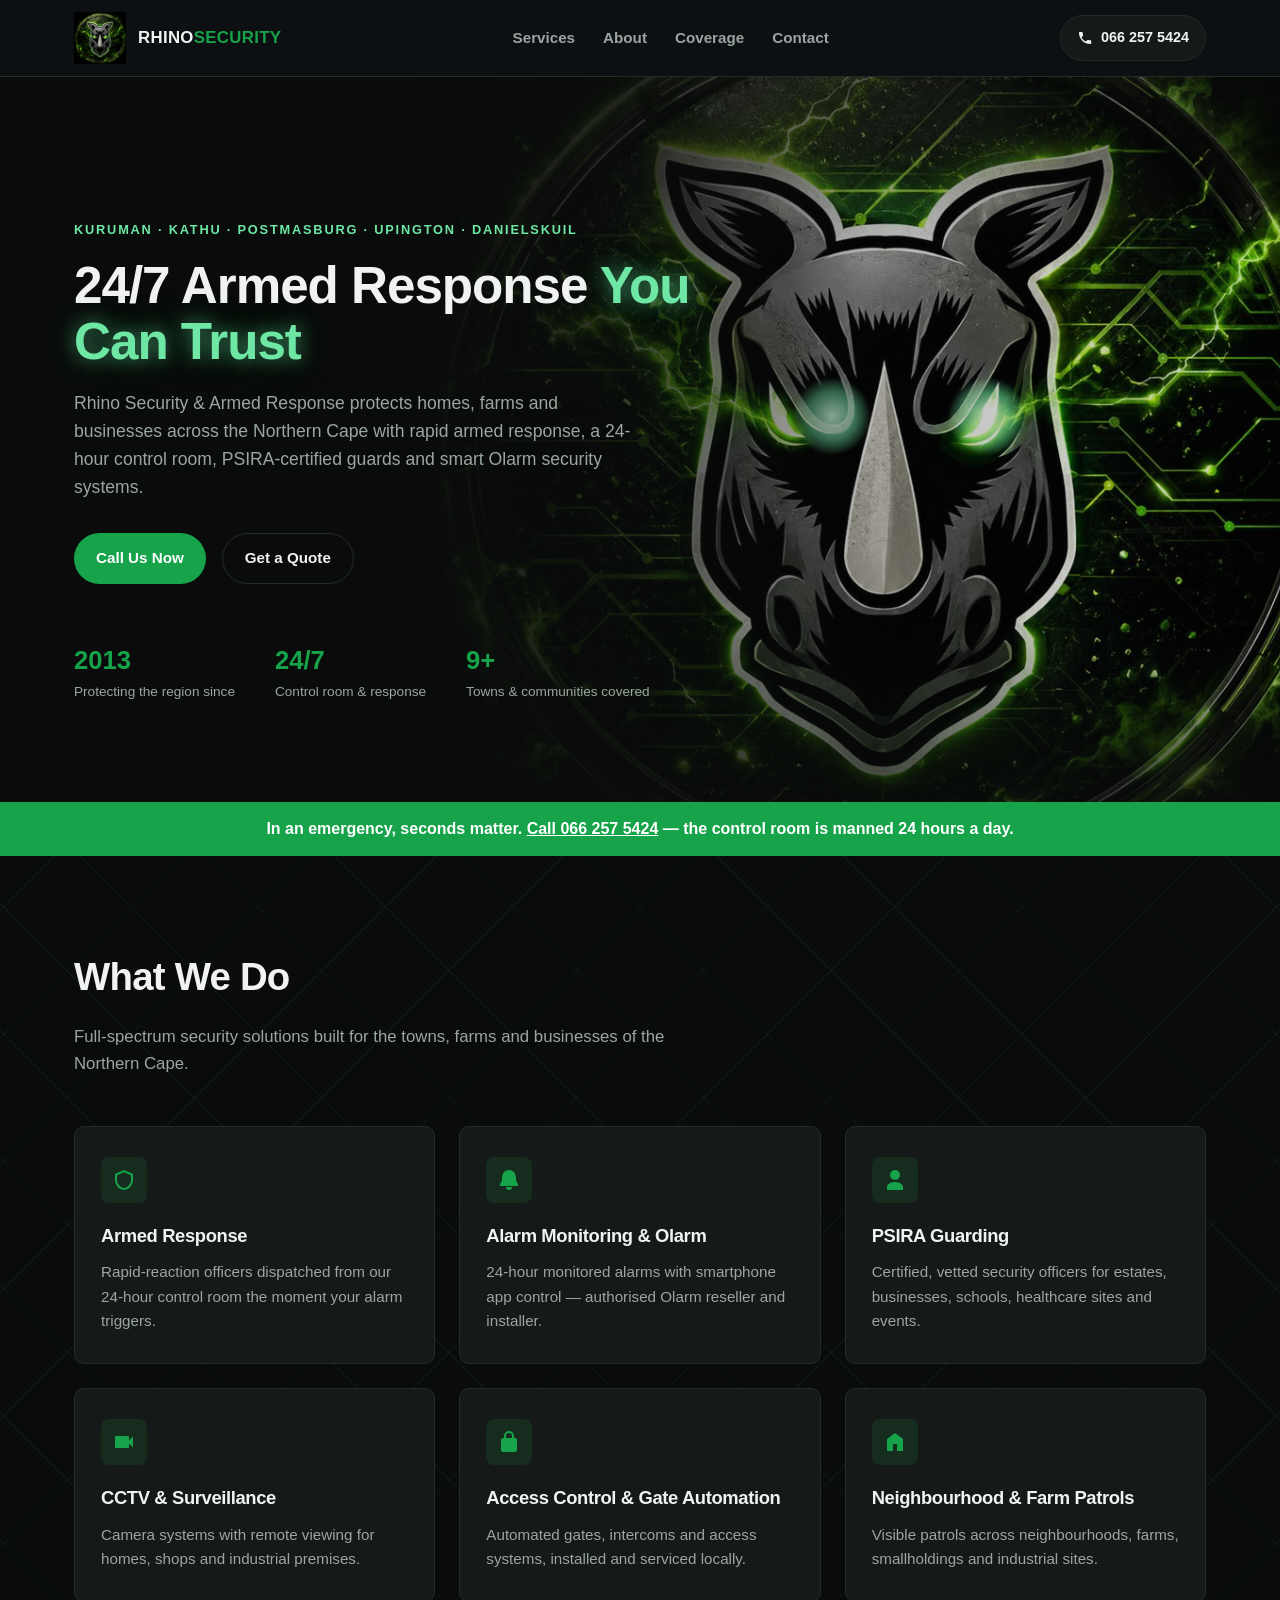
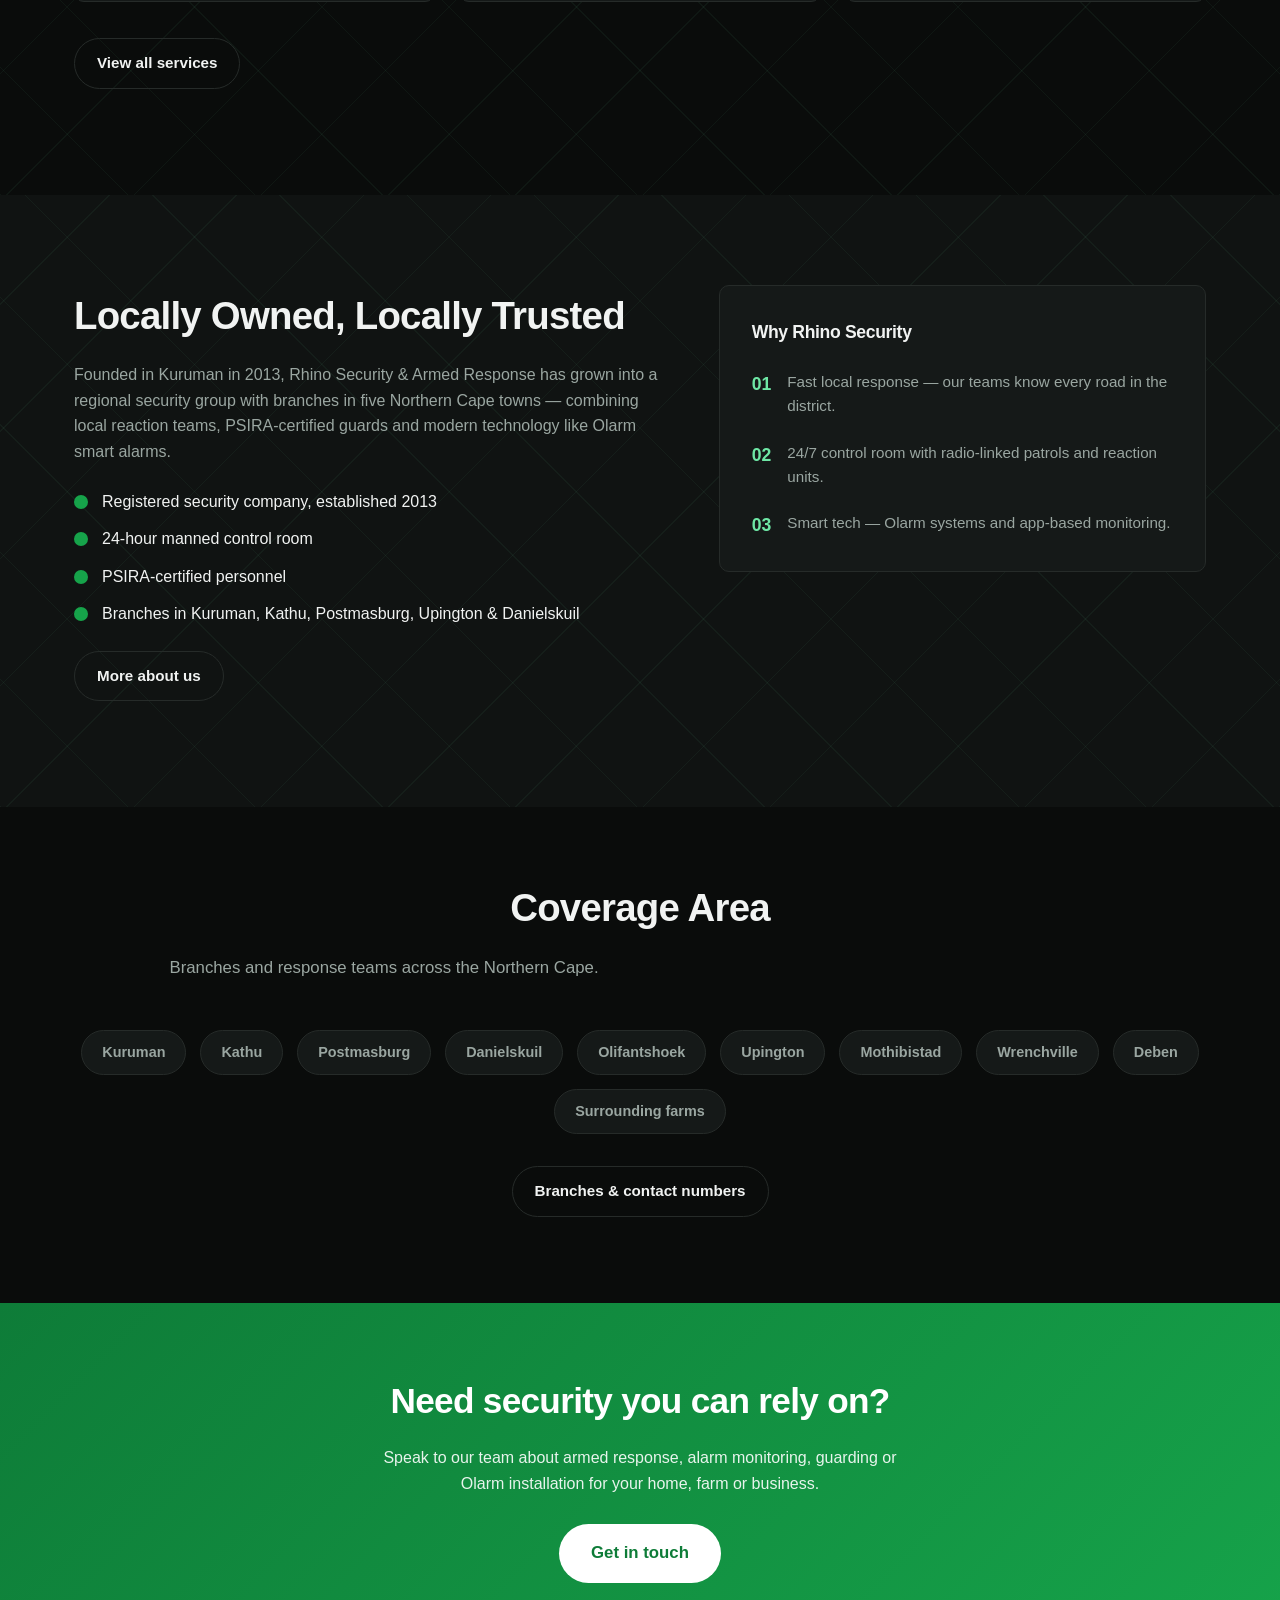
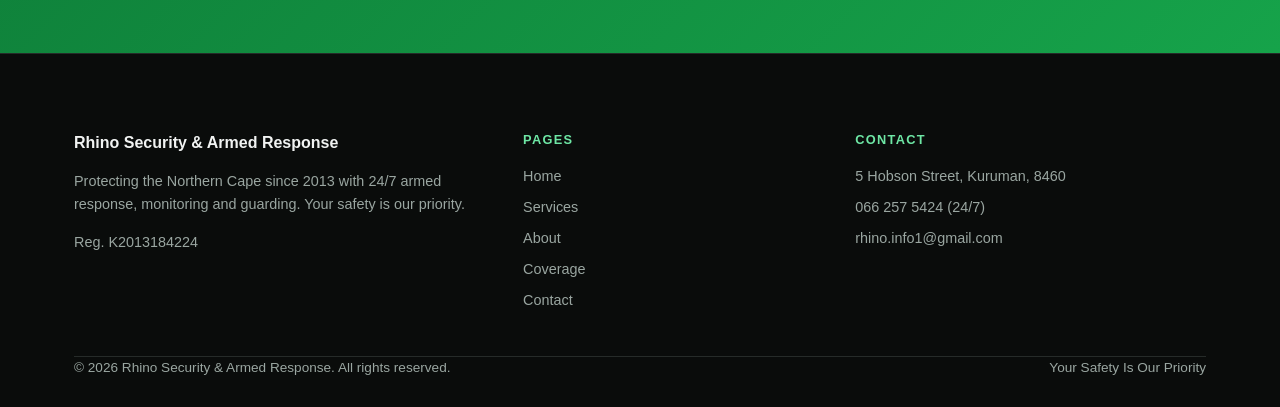
==== commit 136d36db: "Make rhino artwork a full-bleed hero background Replaces the circular badge with the artwork as a ci" ====
--- a/index.html
+++ b/index.html
@@ -70,7 +70,15 @@
 
   <section class="hero">
     <div class="hero-bg" aria-hidden="true"></div>
-    <div class="container hero-inner hero-split">
+    <div class="hero-art" aria-hidden="true">
+      <img src="assets/hero-rhino-web.jpg" alt="" class="hero-art-img">
+      <span class="eye-glow eye-glow-left"></span>
+      <span class="eye-glow eye-glow-right"></span>
+      <svg class="bolt bolt-left" viewBox="0 0 40 60"><path d="M22 0 4 30h12L14 60 38 24H24Z"/></svg>
+      <svg class="bolt bolt-right" viewBox="0 0 40 60"><path d="M22 0 4 30h12L14 60 38 24H24Z"/></svg>
+    </div>
+    <div class="hero-shade" aria-hidden="true"></div>
+    <div class="container hero-inner">
       <div class="hero-copy">
         <p class="eyebrow">Kuruman &middot; Kathu &middot; Postmasburg &middot; Upington &middot; Danielskuil</p>
         <h1>24/7 Armed Response <span class="text-glow">You Can Trust</span></h1>
@@ -84,16 +92,6 @@
           <li><strong>24/7</strong><span>Control room &amp; response</span></li>
           <li><strong>9+</strong><span>Towns &amp; communities covered</span></li>
         </ul>
-      </div>
-
-      <div class="hero-visual" aria-hidden="true">
-        <div class="rhino-badge">
-          <img src="assets/hero-rhino-web.jpg" alt="" class="rhino-badge-img">
-          <span class="eye-glow eye-glow-left"></span>
-          <span class="eye-glow eye-glow-right"></span>
-          <svg class="bolt bolt-left" viewBox="0 0 40 60"><path d="M22 0 4 30h12L14 60 38 24H24Z"/></svg>
-          <svg class="bolt bolt-right" viewBox="0 0 40 60"><path d="M22 0 4 30h12L14 60 38 24H24Z"/></svg>
-        </div>
       </div>
     </div>
   </section>
--- a/styles.css
+++ b/styles.css
@@ -108,8 +108,11 @@
 /* Hero */
 .hero {
   position: relative;
-  padding: 110px 0 80px;
+  padding: 130px 0 100px;
   overflow: hidden;
+  min-height: 560px;
+  display: flex;
+  align-items: center;
 }
 .hero-bg {
   position: absolute;
@@ -120,13 +123,39 @@
     linear-gradient(180deg, #0a0c0b 0%, #101312 100%);
   z-index: 0;
 }
-.hero-inner { position: relative; z-index: 1; }
-.hero-split {
-  display: grid;
-  grid-template-columns: 1.05fr 0.95fr;
-  gap: 40px;
-  align-items: center;
-}
+
+/* Hero background artwork (rhino image full-bleed, anchored right) */
+.hero-art {
+  position: absolute;
+  top: 50%;
+  right: -6%;
+  transform: translateY(-50%);
+  height: 130%;
+  aspect-ratio: 1 / 1;
+  z-index: 1;
+  animation: artBreathe 7s ease-in-out infinite;
+}
+.hero-art-img {
+  width: 100%;
+  height: 100%;
+  object-fit: cover;
+  display: block;
+}
+/* Shade layer: fade artwork into the dark background so copy stays readable */
+.hero-shade {
+  position: absolute;
+  inset: 0;
+  z-index: 2;
+  background:
+    linear-gradient(90deg, #0a0c0b 0%, #0a0c0b 32%, rgba(10,12,11,0.82) 48%, rgba(10,12,11,0.25) 68%, rgba(10,12,11,0.15) 100%),
+    linear-gradient(180deg, rgba(10,12,11,0.55) 0%, transparent 25%, transparent 75%, rgba(10,12,11,0.75) 100%);
+}
+@keyframes artBreathe {
+  0%, 100% { transform: translateY(-50%) scale(1); }
+  50% { transform: translateY(-50%) scale(1.02); }
+}
+
+.hero-inner { position: relative; z-index: 3; width: 100%; }
 .hero-copy { max-width: 620px; }
 .eyebrow {
   text-transform: uppercase;
@@ -149,17 +178,7 @@
 .hero-stats strong { font-size: 1.6rem; color: var(--green); }
 .hero-stats span { color: var(--text-dim); font-size: 0.85rem; }
 
-/* Hero visual — glowing rhino badge */
-.hero-visual { display: flex; justify-content: center; }
-.rhino-badge {
-  position: relative;
-  width: min(420px, 100%);
-  aspect-ratio: 1 / 1;
-  border-radius: 50%;
-  overflow: hidden;
-  animation: badgePulse 3.6s ease-in-out infinite, badgeBreathe 6s ease-in-out infinite;
-}
-.rhino-badge-img { width: 100%; height: 100%; object-fit: cover; display: block; }
+/* Eye glow + lightning overlays (positioned in % of the square hero art) */
 .eye-glow {
   position: absolute;
   width: 8%; height: 8%;
@@ -184,14 +203,6 @@
 .bolt-left { left: 22%; top: 30%; transform: rotate(-18deg); animation-delay: .6s; }
 .bolt-right { left: 66%; top: 30%; transform: rotate(18deg) scaleX(-1); animation-delay: 2.4s; }
 
-@keyframes badgePulse {
-  0%, 100% { box-shadow: 0 0 60px 10px rgba(22,163,74,0.35), 0 0 130px 34px rgba(22,163,74,0.14); }
-  50% { box-shadow: 0 0 90px 20px rgba(22,163,74,0.55), 0 0 170px 55px rgba(22,163,74,0.24); }
-}
-@keyframes badgeBreathe {
-  0%, 100% { transform: scale(1); }
-  50% { transform: scale(1.015); }
-}
 @keyframes eyeFlicker {
   0%, 100% { opacity: 0.85; }
   4% { opacity: 0.25; }
@@ -211,7 +222,7 @@
 }
 
 @media (prefers-reduced-motion: reduce) {
-  .rhino-badge, .eye-glow, .bolt { animation: none !important; }
+  .hero-art, .eye-glow, .bolt { animation: none !important; }
 }
 
 /* Strip */
@@ -404,10 +415,17 @@
 @media (max-width: 900px) {
   .card-grid { grid-template-columns: repeat(2, 1fr); }
   .about-inner, .contact-inner { grid-template-columns: 1fr; }
-  .hero-split { grid-template-columns: 1fr; }
   .hero-copy { max-width: none; }
-  .hero-visual { order: -1; margin-bottom: 20px; }
-  .rhino-badge { width: min(300px, 80vw); }
+  /* Art becomes a centered dim backdrop behind the copy */
+  .hero-art { right: 50%; transform: translate(50%, -50%); height: 110%; opacity: 0.45; }
+  @keyframes artBreathe {
+    0%, 100% { transform: translate(50%, -50%) scale(1); }
+    50% { transform: translate(50%, -50%) scale(1.02); }
+  }
+  .hero-shade {
+    background:
+      linear-gradient(180deg, rgba(10,12,11,0.75) 0%, rgba(10,12,11,0.55) 45%, rgba(10,12,11,0.85) 100%);
+  }
 }
 
 @media (max-width: 680px) {
@@ -427,10 +445,9 @@
   .nav-toggle { display: flex; }
   .btn-call span { display: none; }
   .card-grid { grid-template-columns: 1fr; }
-  .hero { padding: 90px 0 60px; }
+  .hero { padding: 90px 0 60px; min-height: 480px; }
   .hero-stats { gap: 28px; }
   .footer-inner { flex-direction: column; text-align: left; }
-  .rhino-badge { width: min(240px, 70vw); }
 }
 
 /* ============ Multi-page additions ============ */
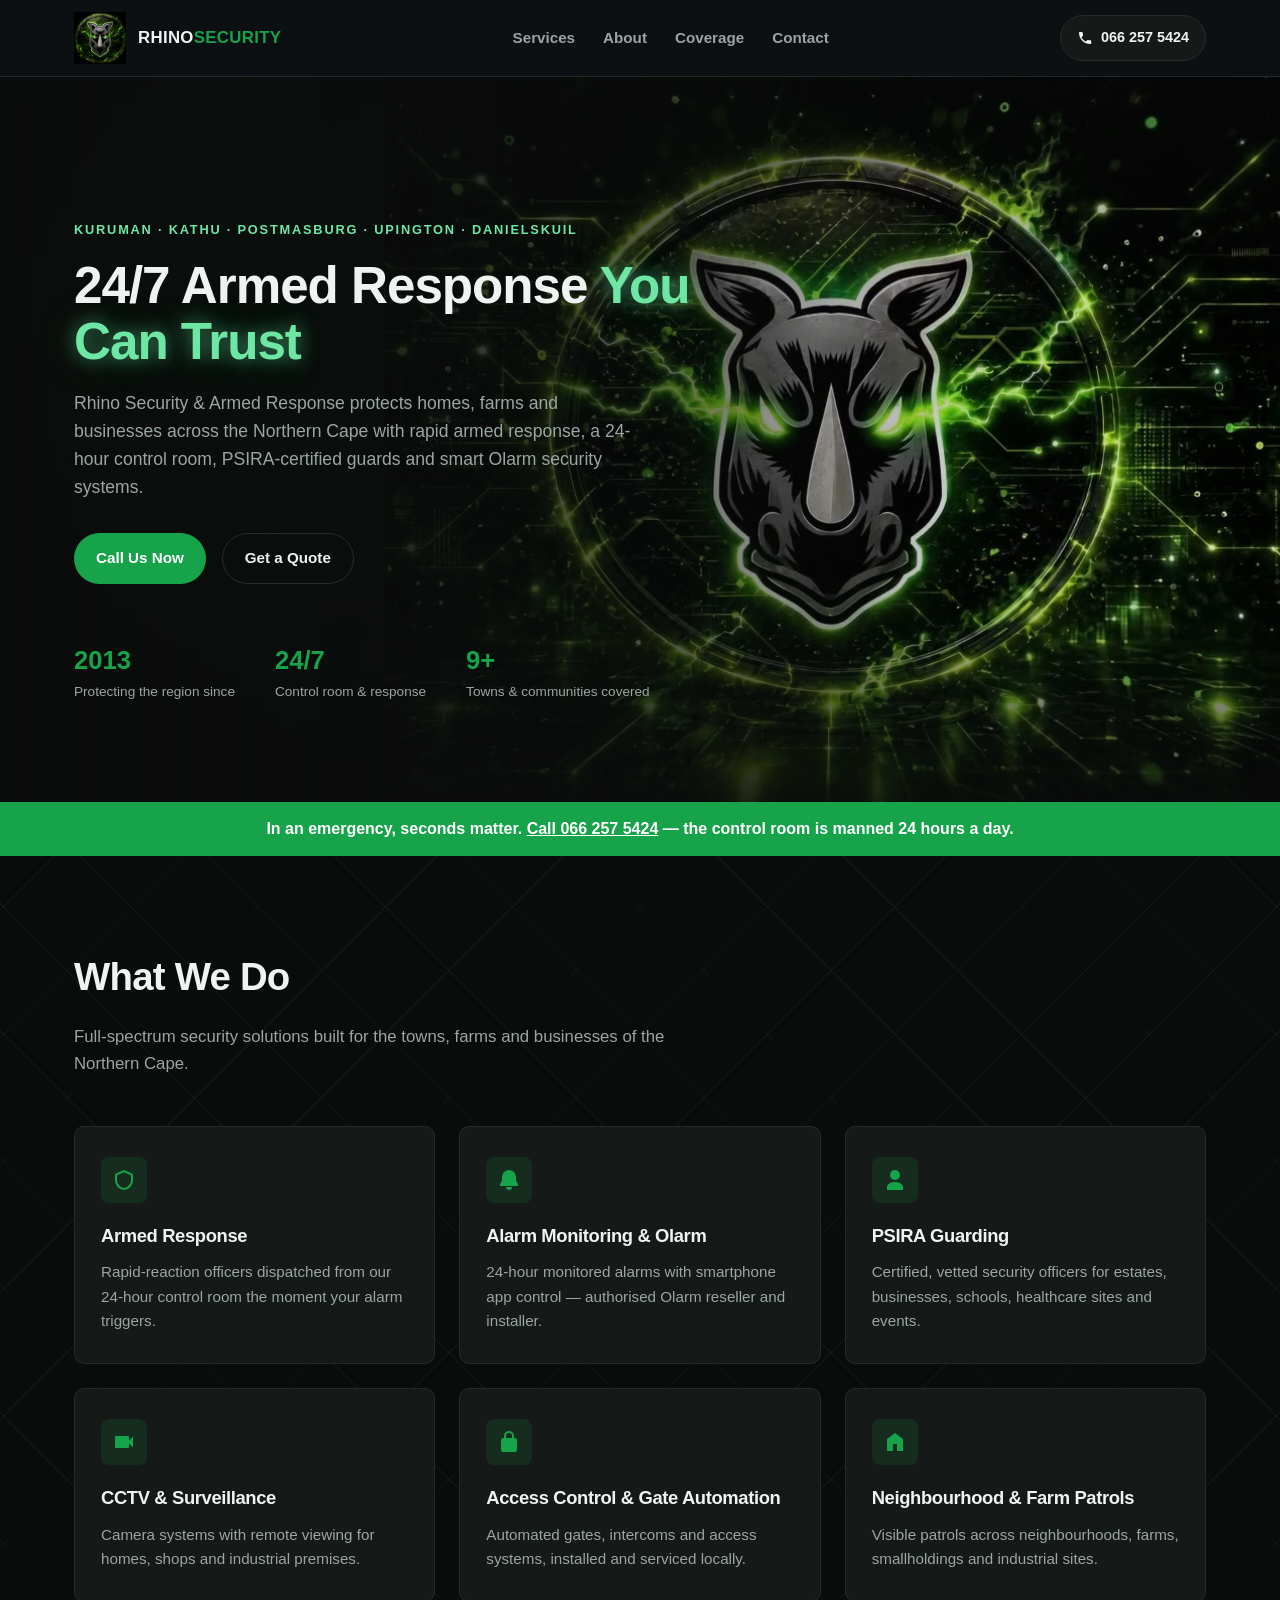
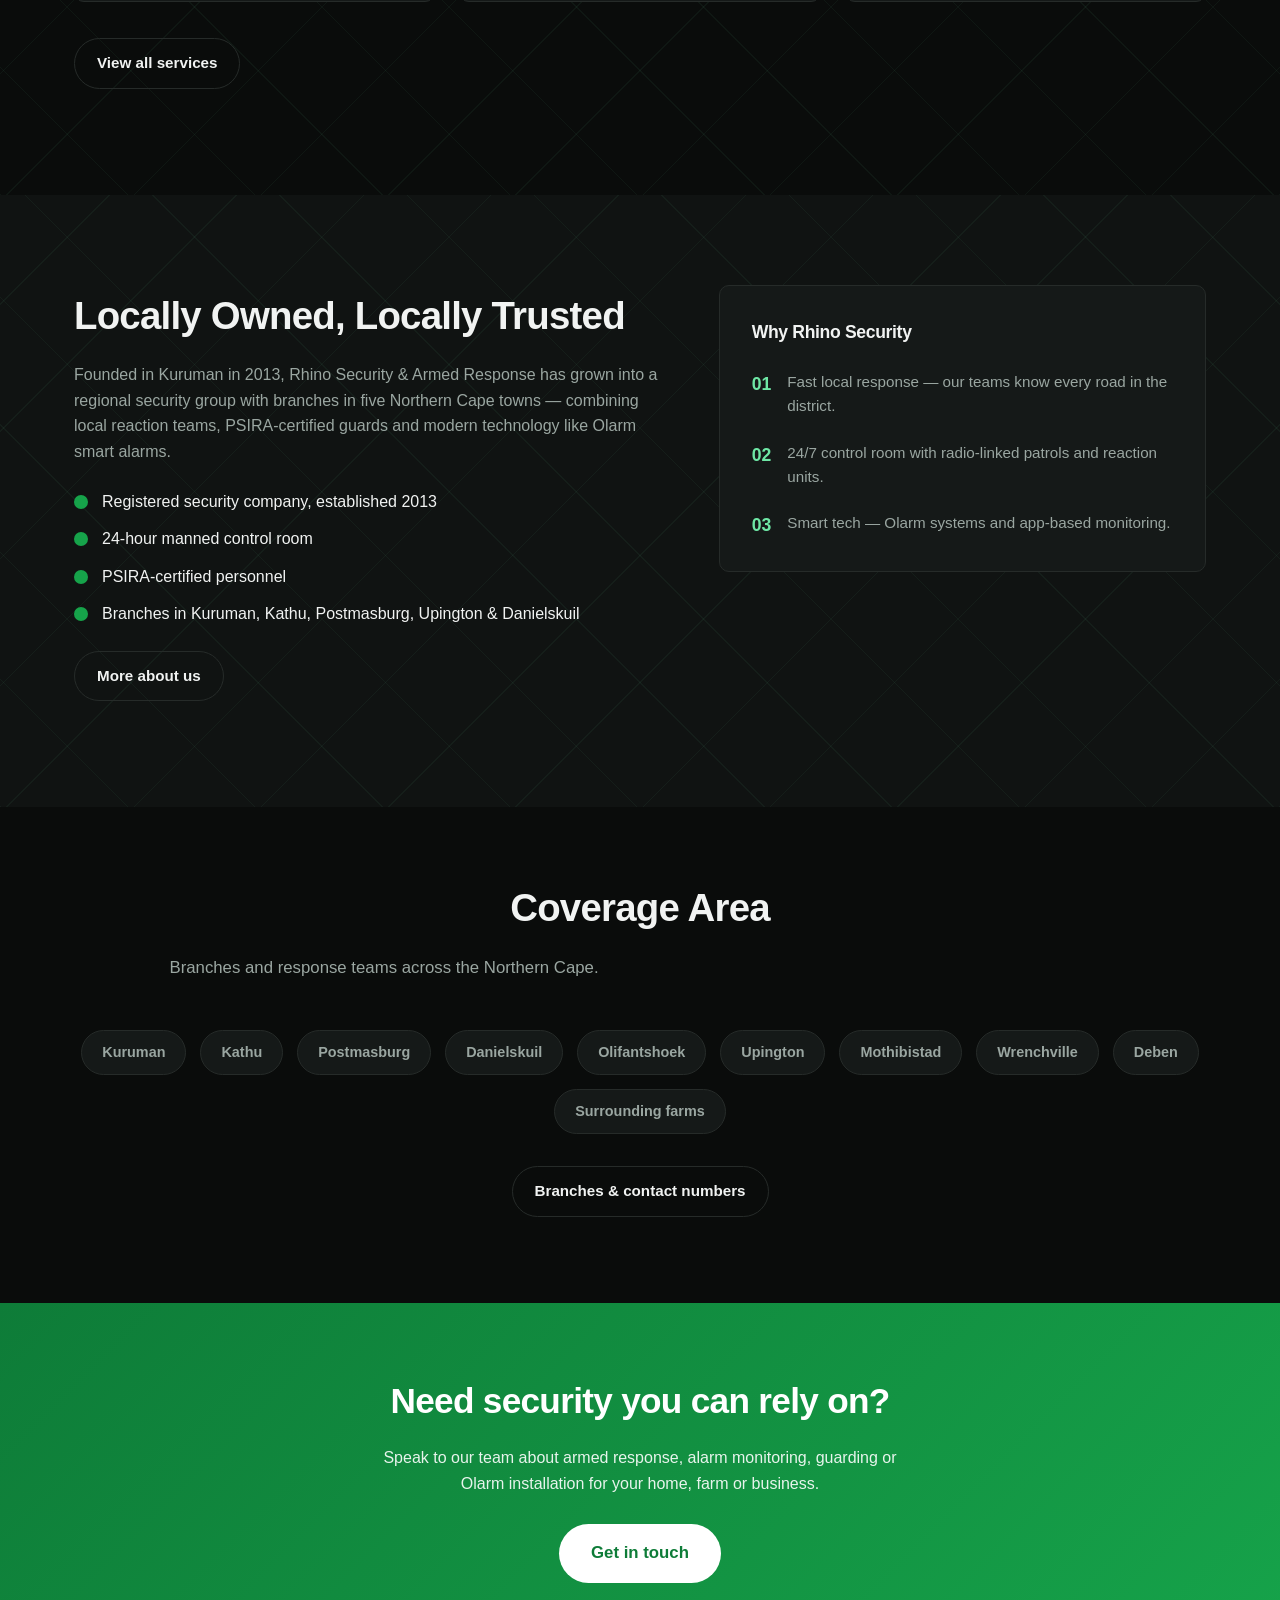
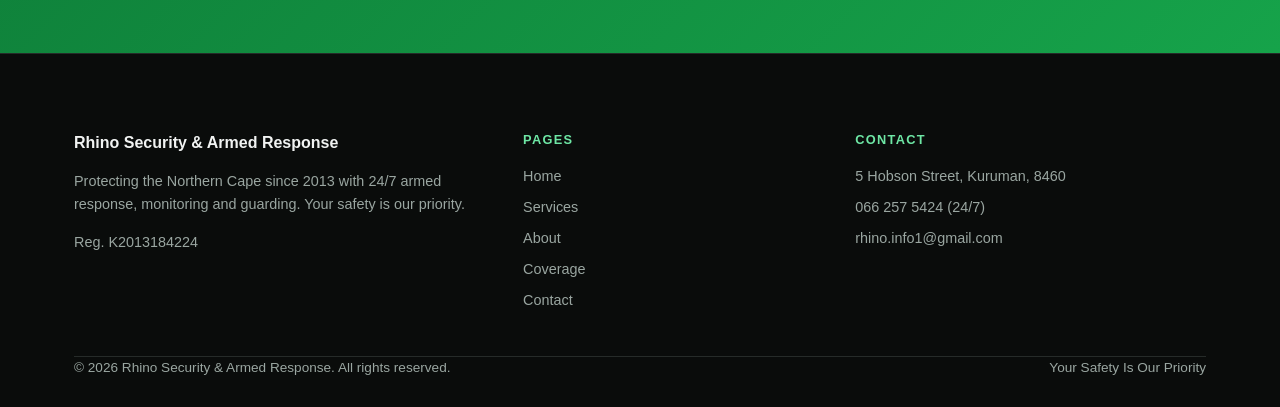
==== commit 694b55bd: "Use cybernetic rhino video as the hero background Replaces the static hero artwork with a looping ba" ====
--- a/index.html
+++ b/index.html
@@ -71,11 +71,9 @@
   <section class="hero">
     <div class="hero-bg" aria-hidden="true"></div>
     <div class="hero-art" aria-hidden="true">
-      <img src="assets/hero-rhino-web.jpg" alt="" class="hero-art-img">
-      <span class="eye-glow eye-glow-left"></span>
-      <span class="eye-glow eye-glow-right"></span>
-      <svg class="bolt bolt-left" viewBox="0 0 40 60"><path d="M22 0 4 30h12L14 60 38 24H24Z"/></svg>
-      <svg class="bolt bolt-right" viewBox="0 0 40 60"><path d="M22 0 4 30h12L14 60 38 24H24Z"/></svg>
+      <video class="hero-art-video" autoplay muted loop playsinline preload="auto" poster="assets/hero-poster.jpg">
+        <source src="assets/hero-video.mp4" type="video/mp4">
+      </video>
     </div>
     <div class="hero-shade" aria-hidden="true"></div>
     <div class="container hero-inner">
--- a/styles.css
+++ b/styles.css
@@ -124,35 +124,27 @@
   z-index: 0;
 }
 
-/* Hero background artwork (rhino image full-bleed, anchored right) */
+/* Hero background video (full-bleed, rhino anchored to the open right side) */
 .hero-art {
   position: absolute;
-  top: 50%;
-  right: -6%;
-  transform: translateY(-50%);
-  height: 130%;
-  aspect-ratio: 1 / 1;
+  top: 0; bottom: 0;
+  left: 30%; right: 0;
   z-index: 1;
-  animation: artBreathe 7s ease-in-out infinite;
-}
-.hero-art-img {
+}
+.hero-art-video {
   width: 100%;
   height: 100%;
   object-fit: cover;
   display: block;
 }
-/* Shade layer: fade artwork into the dark background so copy stays readable */
+/* Shade layer: fade video into the dark background so copy stays readable */
 .hero-shade {
   position: absolute;
   inset: 0;
   z-index: 2;
   background:
-    linear-gradient(90deg, #0a0c0b 0%, #0a0c0b 32%, rgba(10,12,11,0.82) 48%, rgba(10,12,11,0.25) 68%, rgba(10,12,11,0.15) 100%),
-    linear-gradient(180deg, rgba(10,12,11,0.55) 0%, transparent 25%, transparent 75%, rgba(10,12,11,0.75) 100%);
-}
-@keyframes artBreathe {
-  0%, 100% { transform: translateY(-50%) scale(1); }
-  50% { transform: translateY(-50%) scale(1.02); }
+    linear-gradient(90deg, rgba(10,12,11,0.96) 0%, rgba(10,12,11,0.88) 34%, rgba(10,12,11,0.55) 55%, rgba(10,12,11,0.18) 75%, rgba(10,12,11,0.10) 100%),
+    linear-gradient(180deg, rgba(10,12,11,0.5) 0%, transparent 30%, transparent 70%, rgba(10,12,11,0.8) 100%);
 }
 
 .hero-inner { position: relative; z-index: 3; width: 100%; }
@@ -178,52 +170,7 @@
 .hero-stats strong { font-size: 1.6rem; color: var(--green); }
 .hero-stats span { color: var(--text-dim); font-size: 0.85rem; }
 
-/* Eye glow + lightning overlays (positioned in % of the square hero art) */
-.eye-glow {
-  position: absolute;
-  width: 8%; height: 8%;
-  border-radius: 50%;
-  transform: translate(-50%, -50%);
-  background: radial-gradient(circle, rgba(210,255,225,0.95) 0%, rgba(110,231,165,0.65) 45%, transparent 75%);
-  filter: blur(1.5px);
-  mix-blend-mode: screen;
-  animation: eyeFlicker 3.2s infinite;
-}
-.eye-glow-left { left: 44.3%; top: 47.5%; }
-.eye-glow-right { left: 60.8%; top: 47.5%; animation-delay: .18s; }
-
-.bolt {
-  position: absolute;
-  width: 15%;
-  filter: drop-shadow(0 0 6px rgba(140,255,180,0.9));
-  fill: #d6ffe6;
-  opacity: 0;
-  animation: boltFlash 4.5s infinite;
-}
-.bolt-left { left: 22%; top: 30%; transform: rotate(-18deg); animation-delay: .6s; }
-.bolt-right { left: 66%; top: 30%; transform: rotate(18deg) scaleX(-1); animation-delay: 2.4s; }
-
-@keyframes eyeFlicker {
-  0%, 100% { opacity: 0.85; }
-  4% { opacity: 0.25; }
-  8% { opacity: 1; }
-  12% { opacity: 0.55; }
-  45% { opacity: 0.9; }
-  49% { opacity: 0.3; }
-  53% { opacity: 1; }
-  80% { opacity: 0.7; }
-}
-@keyframes boltFlash {
-  0%, 90%, 100% { opacity: 0; }
-  91% { opacity: 1; }
-  92.5% { opacity: 0.2; }
-  94% { opacity: 1; }
-  96% { opacity: 0; }
-}
-
-@media (prefers-reduced-motion: reduce) {
-  .hero-art, .eye-glow, .bolt { animation: none !important; }
-}
+/* The hero video carries its own eye-glow and lightning effects */
 
 /* Strip */
 .strip { background: var(--green); padding: 14px 0; }
@@ -416,15 +363,11 @@
   .card-grid { grid-template-columns: repeat(2, 1fr); }
   .about-inner, .contact-inner { grid-template-columns: 1fr; }
   .hero-copy { max-width: none; }
-  /* Art becomes a centered dim backdrop behind the copy */
-  .hero-art { right: 50%; transform: translate(50%, -50%); height: 110%; opacity: 0.45; }
-  @keyframes artBreathe {
-    0%, 100% { transform: translate(50%, -50%) scale(1); }
-    50% { transform: translate(50%, -50%) scale(1.02); }
-  }
+  /* On smaller screens the video dims to a centered backdrop behind the copy */
+  .hero-art { left: 0; }
   .hero-shade {
     background:
-      linear-gradient(180deg, rgba(10,12,11,0.75) 0%, rgba(10,12,11,0.55) 45%, rgba(10,12,11,0.85) 100%);
+      linear-gradient(180deg, rgba(10,12,11,0.78) 0%, rgba(10,12,11,0.6) 45%, rgba(10,12,11,0.88) 100%);
   }
 }
 
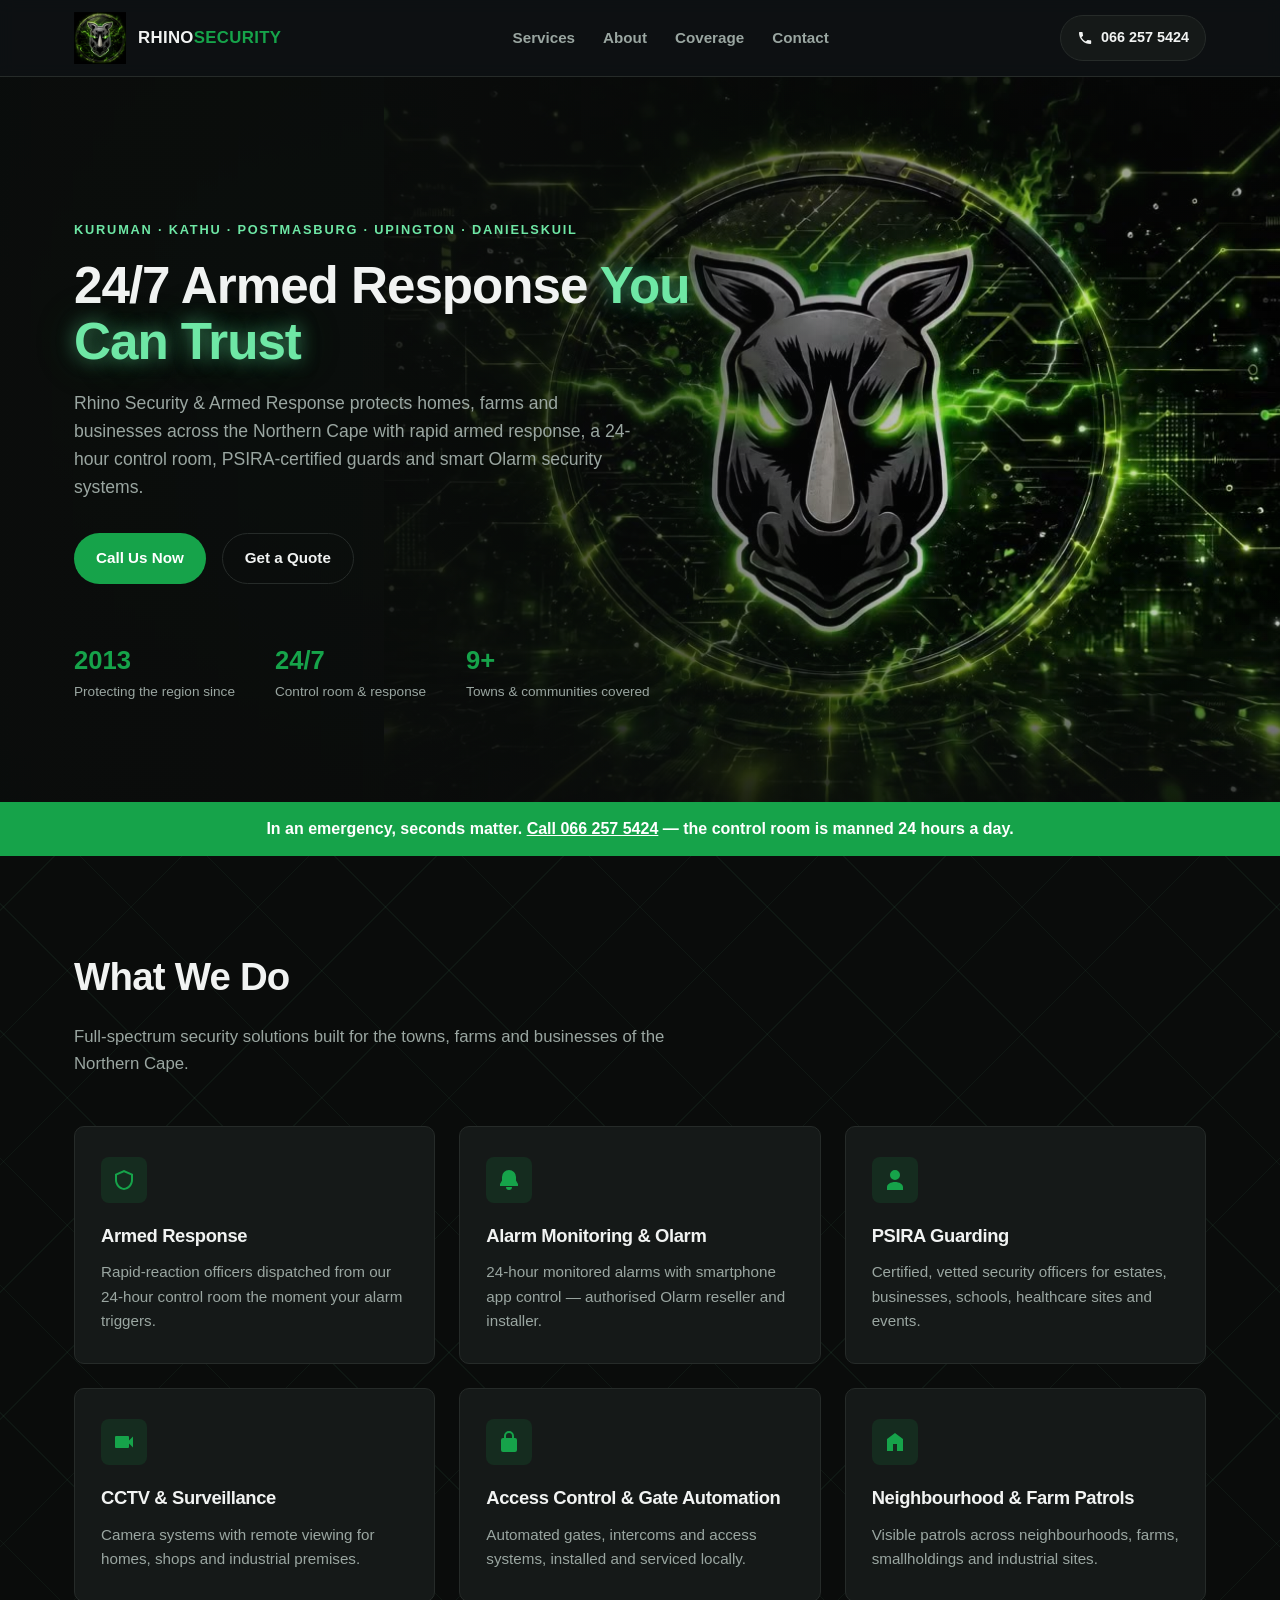
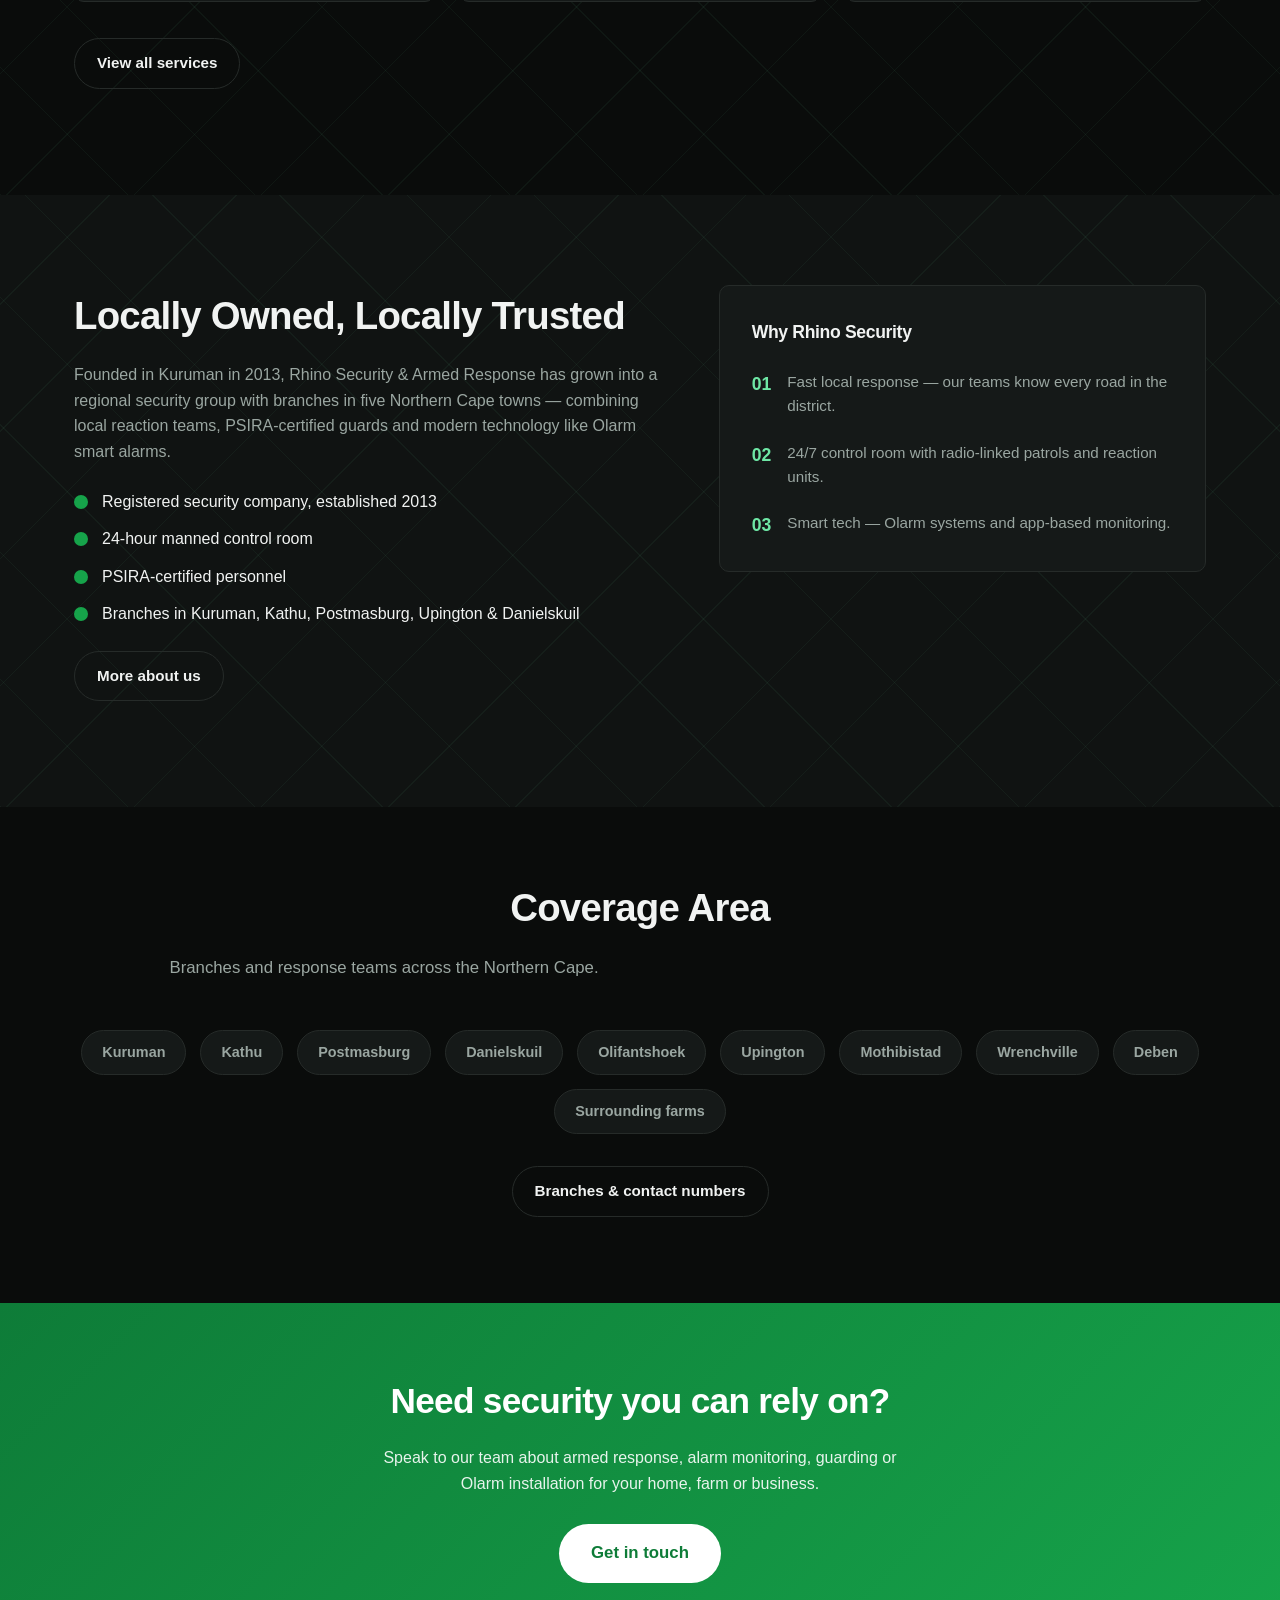
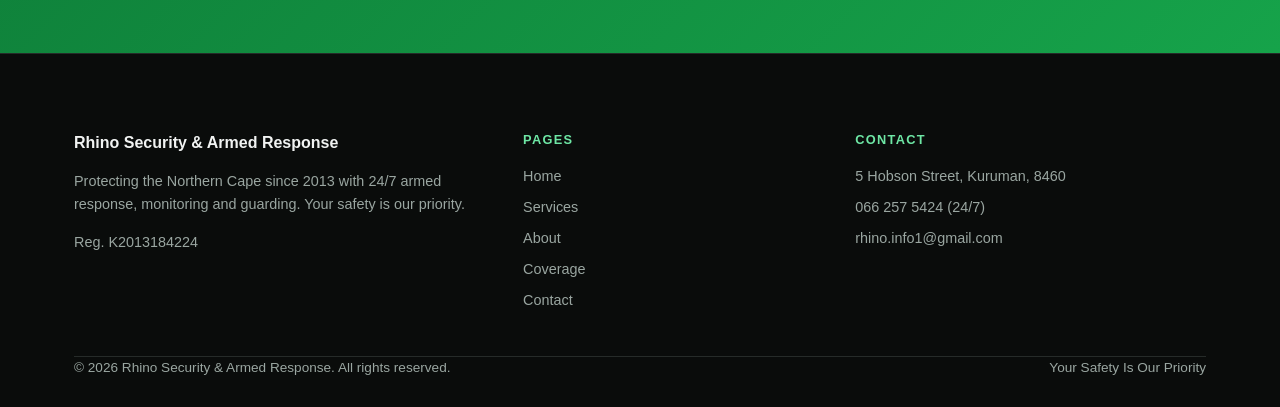
==== commit 8e44df04: "Play hero video once instead of looping" ====
--- a/index.html
+++ b/index.html
@@ -71,7 +71,7 @@
   <section class="hero">
     <div class="hero-bg" aria-hidden="true"></div>
     <div class="hero-art" aria-hidden="true">
-      <video class="hero-art-video" autoplay muted loop playsinline preload="auto" poster="assets/hero-poster.jpg">
+      <video class="hero-art-video" autoplay muted playsinline preload="auto" poster="assets/hero-poster.jpg">
         <source src="assets/hero-video.mp4" type="video/mp4">
       </video>
     </div>
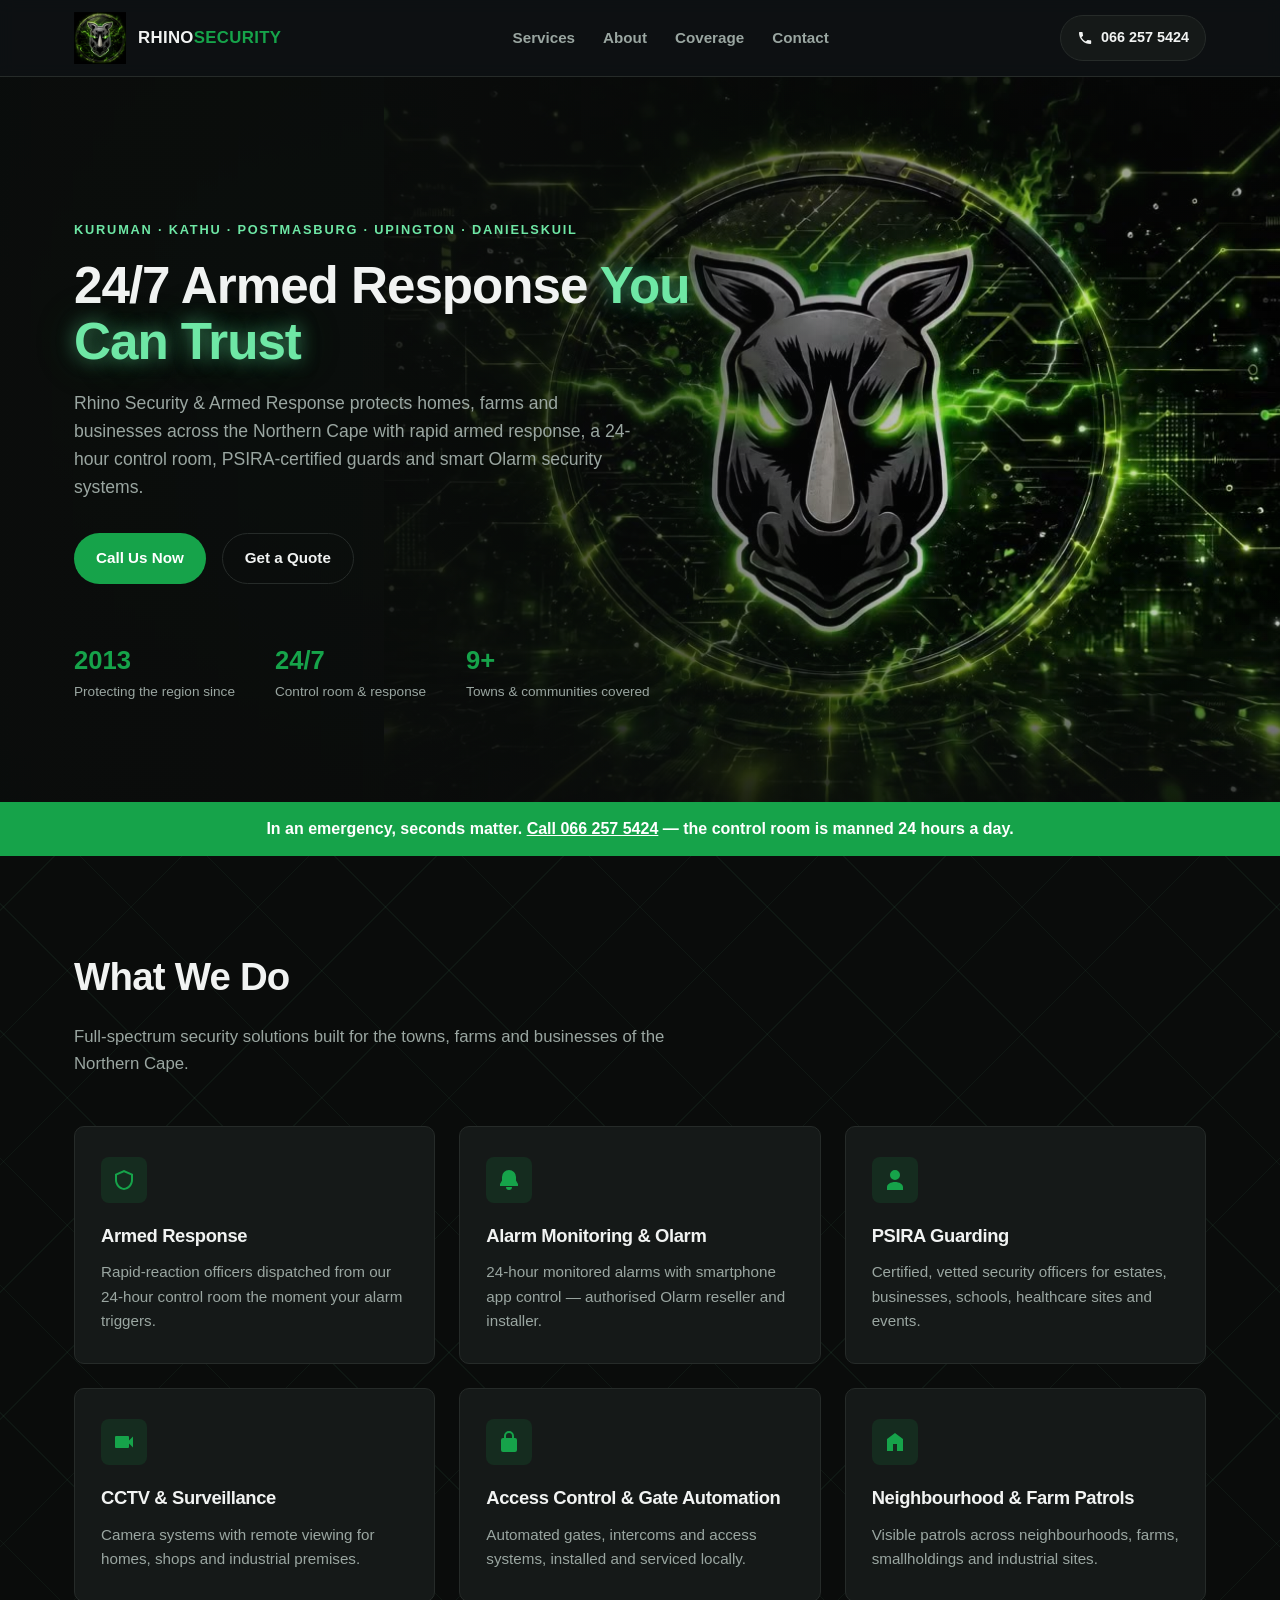
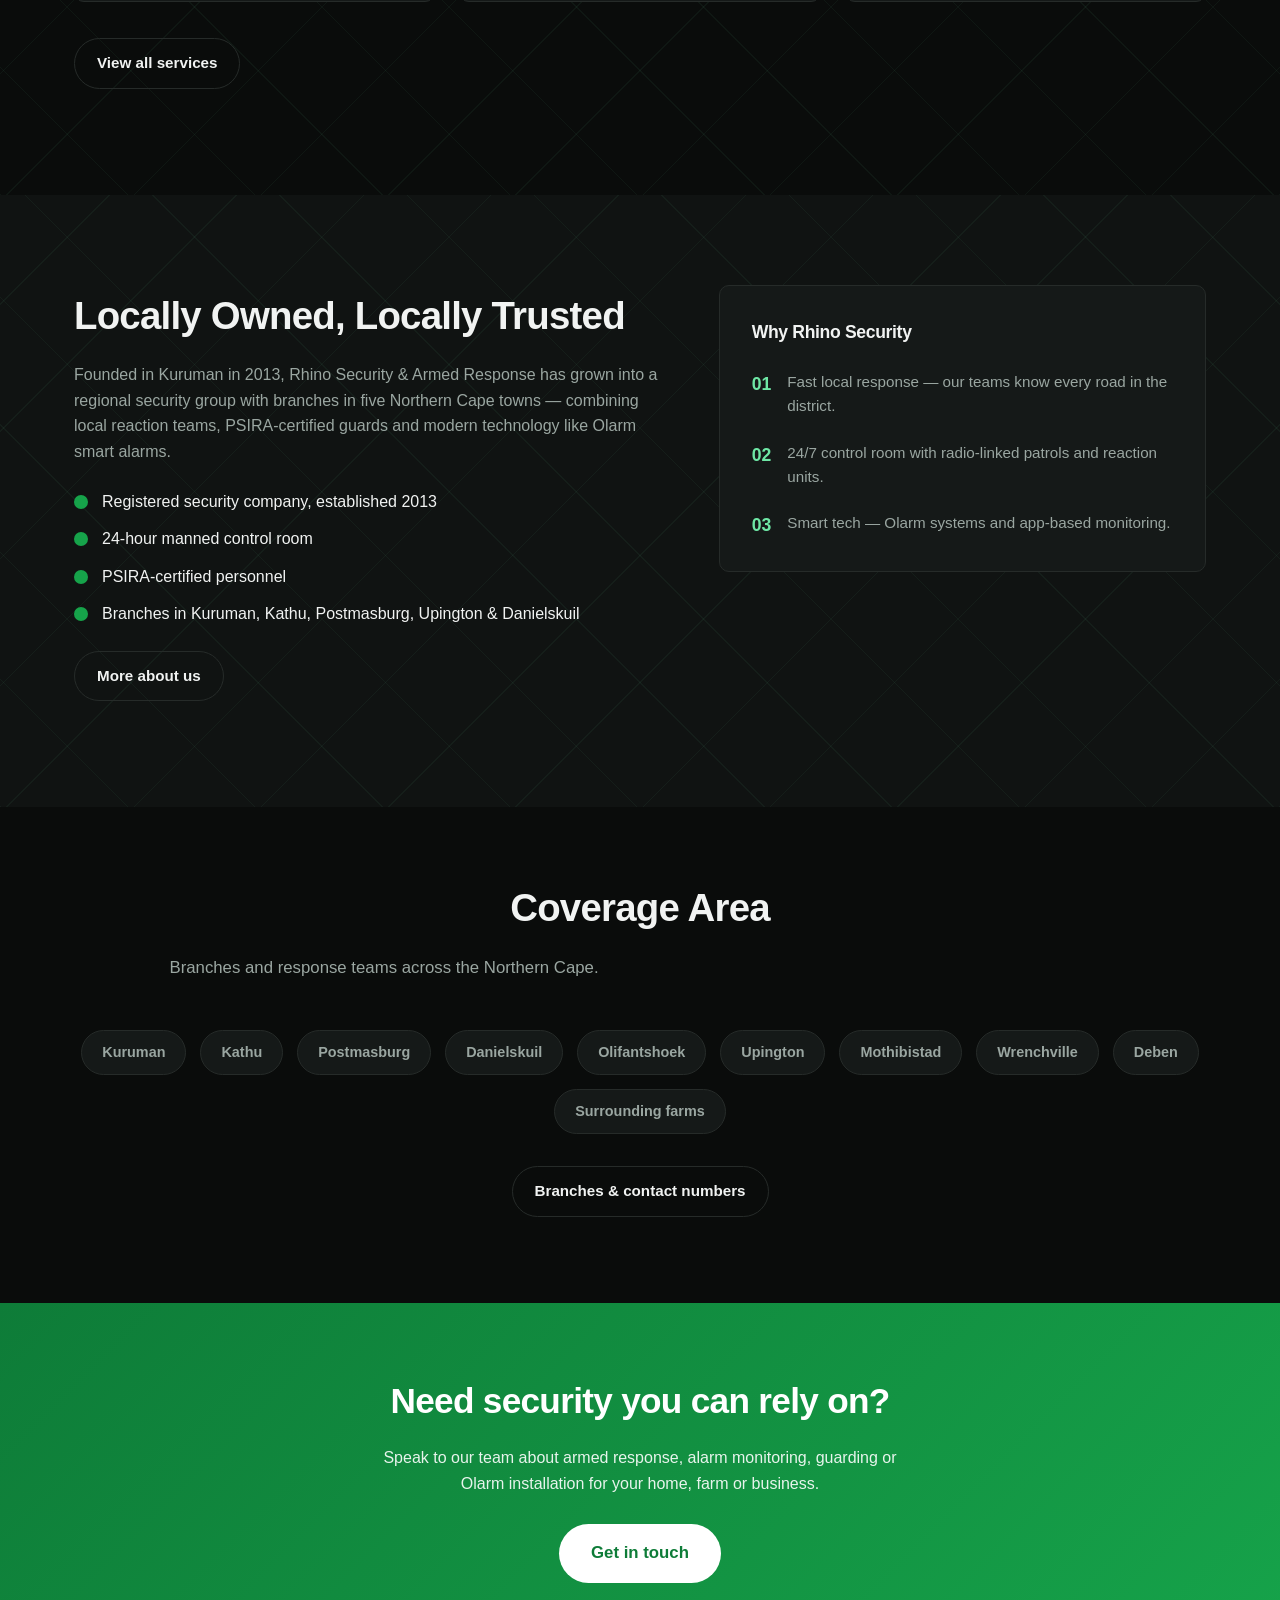
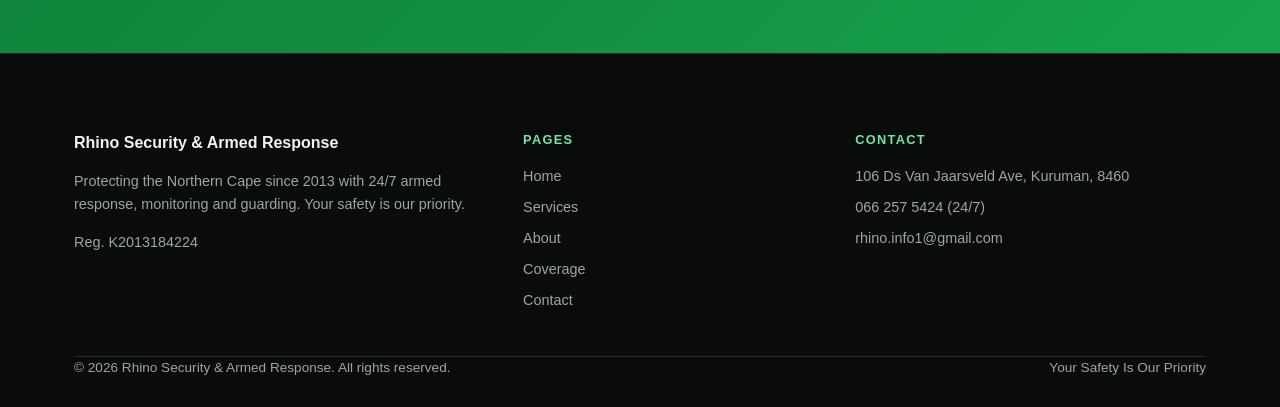
==== commit 3143baa3: "Update HQ address to 106 Ds Van Jaarsveld Ave" ====
--- a/index.html
+++ b/index.html
@@ -22,7 +22,7 @@
   "email": "rhino.info1@gmail.com",
   "address": {
     "@type": "PostalAddress",
-    "streetAddress": "5 Hobson Street",
+    "streetAddress": "106 Ds Van Jaarsveld Ave",
     "addressLocality": "Kuruman",
     "postalCode": "8460",
     "addressRegion": "Northern Cape",
@@ -241,7 +241,7 @@
       <div>
         <h4>Contact</h4>
         <ul>
-          <li>5 Hobson Street, Kuruman, 8460</li>
+          <li>106 Ds Van Jaarsveld Ave, Kuruman, 8460</li>
           <li><a href="tel:+27662575424">066 257 5424 (24/7)</a></li>
           <li><a href="mailto:rhino.info1@gmail.com">rhino.info1@gmail.com</a></li>
         </ul>
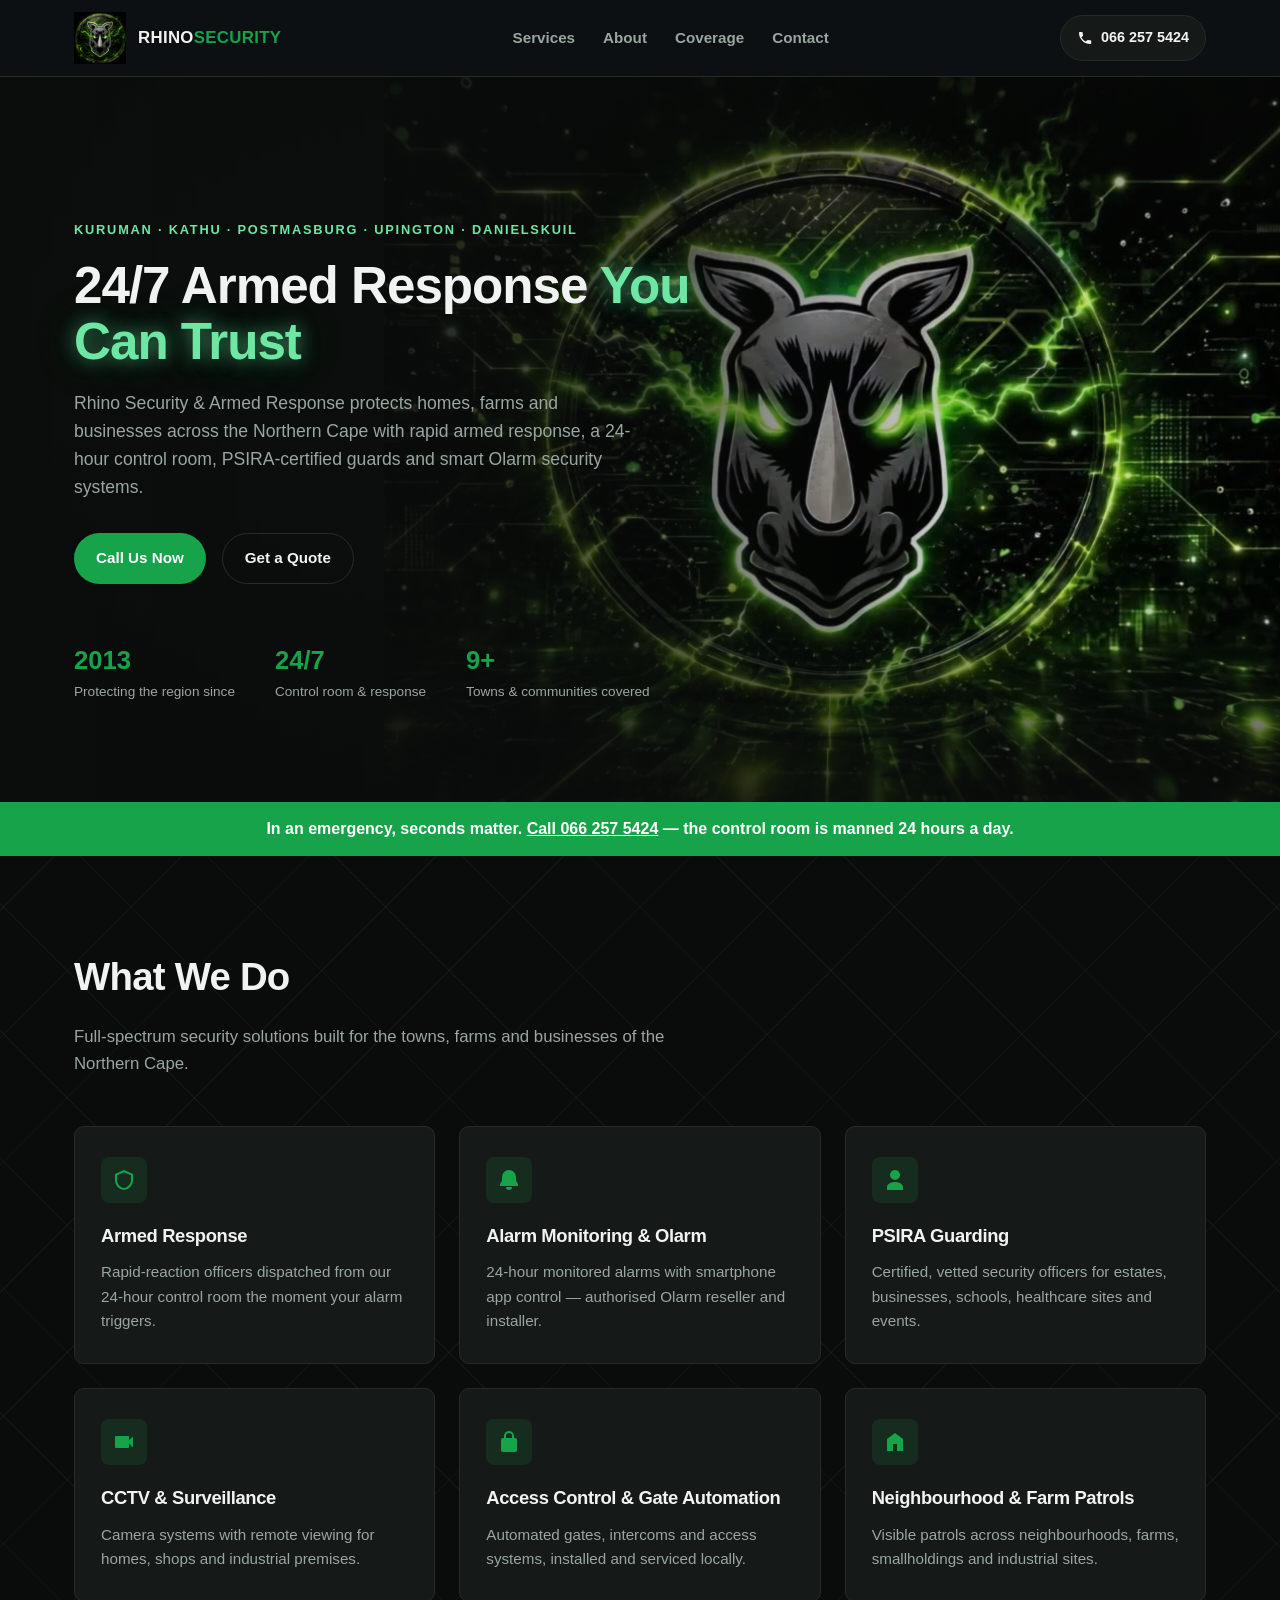
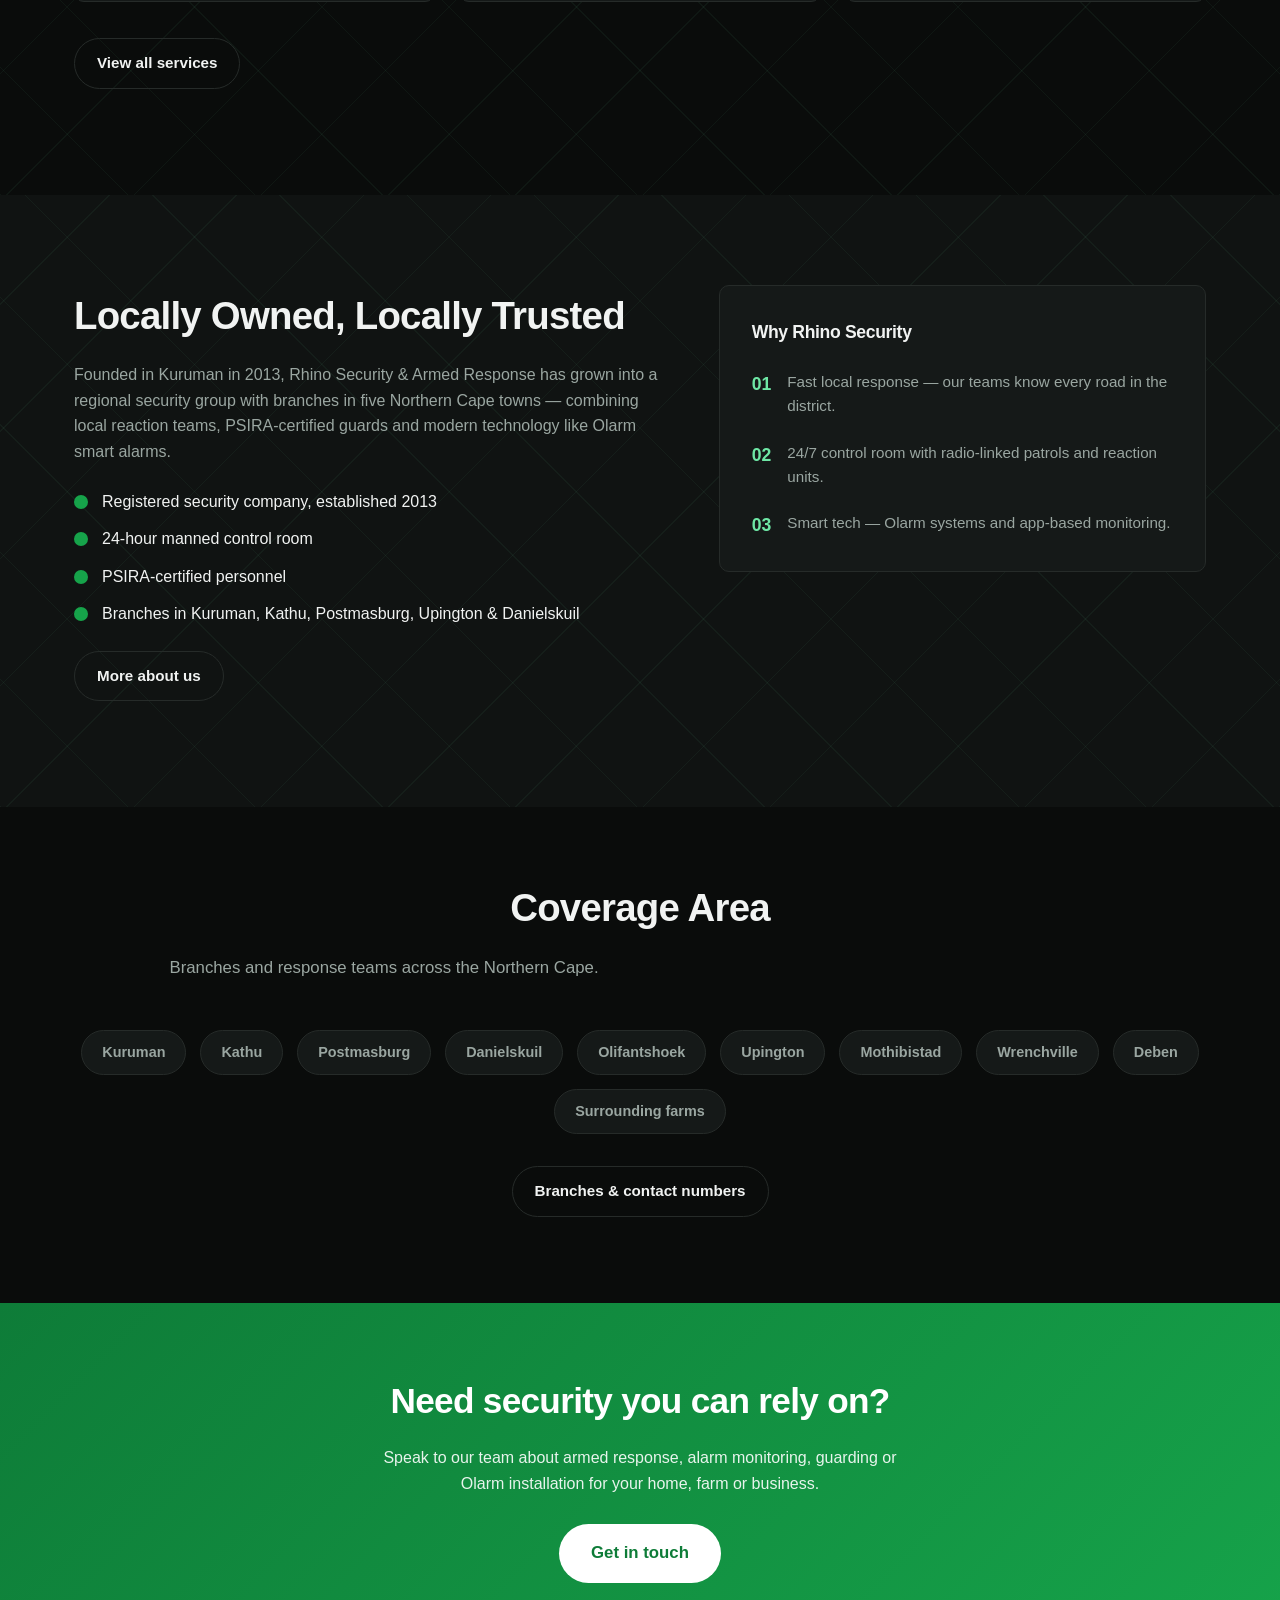
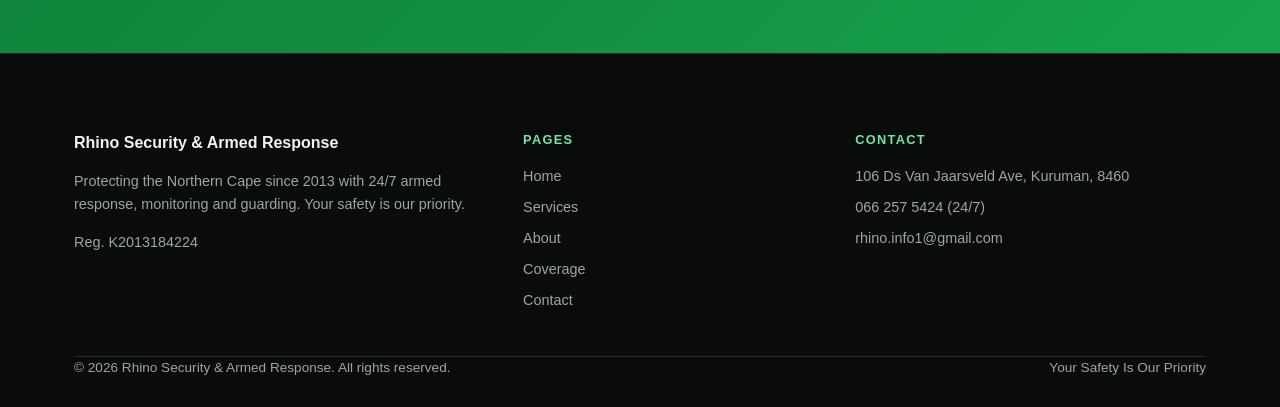
==== commit 204088f0: "Swap hero background video and restore looping New Video Project artwork compressed from 36MB/1080p " ====
--- a/index.html
+++ b/index.html
@@ -71,7 +71,7 @@
   <section class="hero">
     <div class="hero-bg" aria-hidden="true"></div>
     <div class="hero-art" aria-hidden="true">
-      <video class="hero-art-video" autoplay muted playsinline preload="auto" poster="assets/hero-poster.jpg">
+      <video class="hero-art-video" autoplay muted loop playsinline preload="auto" poster="assets/hero-poster.jpg">
         <source src="assets/hero-video.mp4" type="video/mp4">
       </video>
     </div>
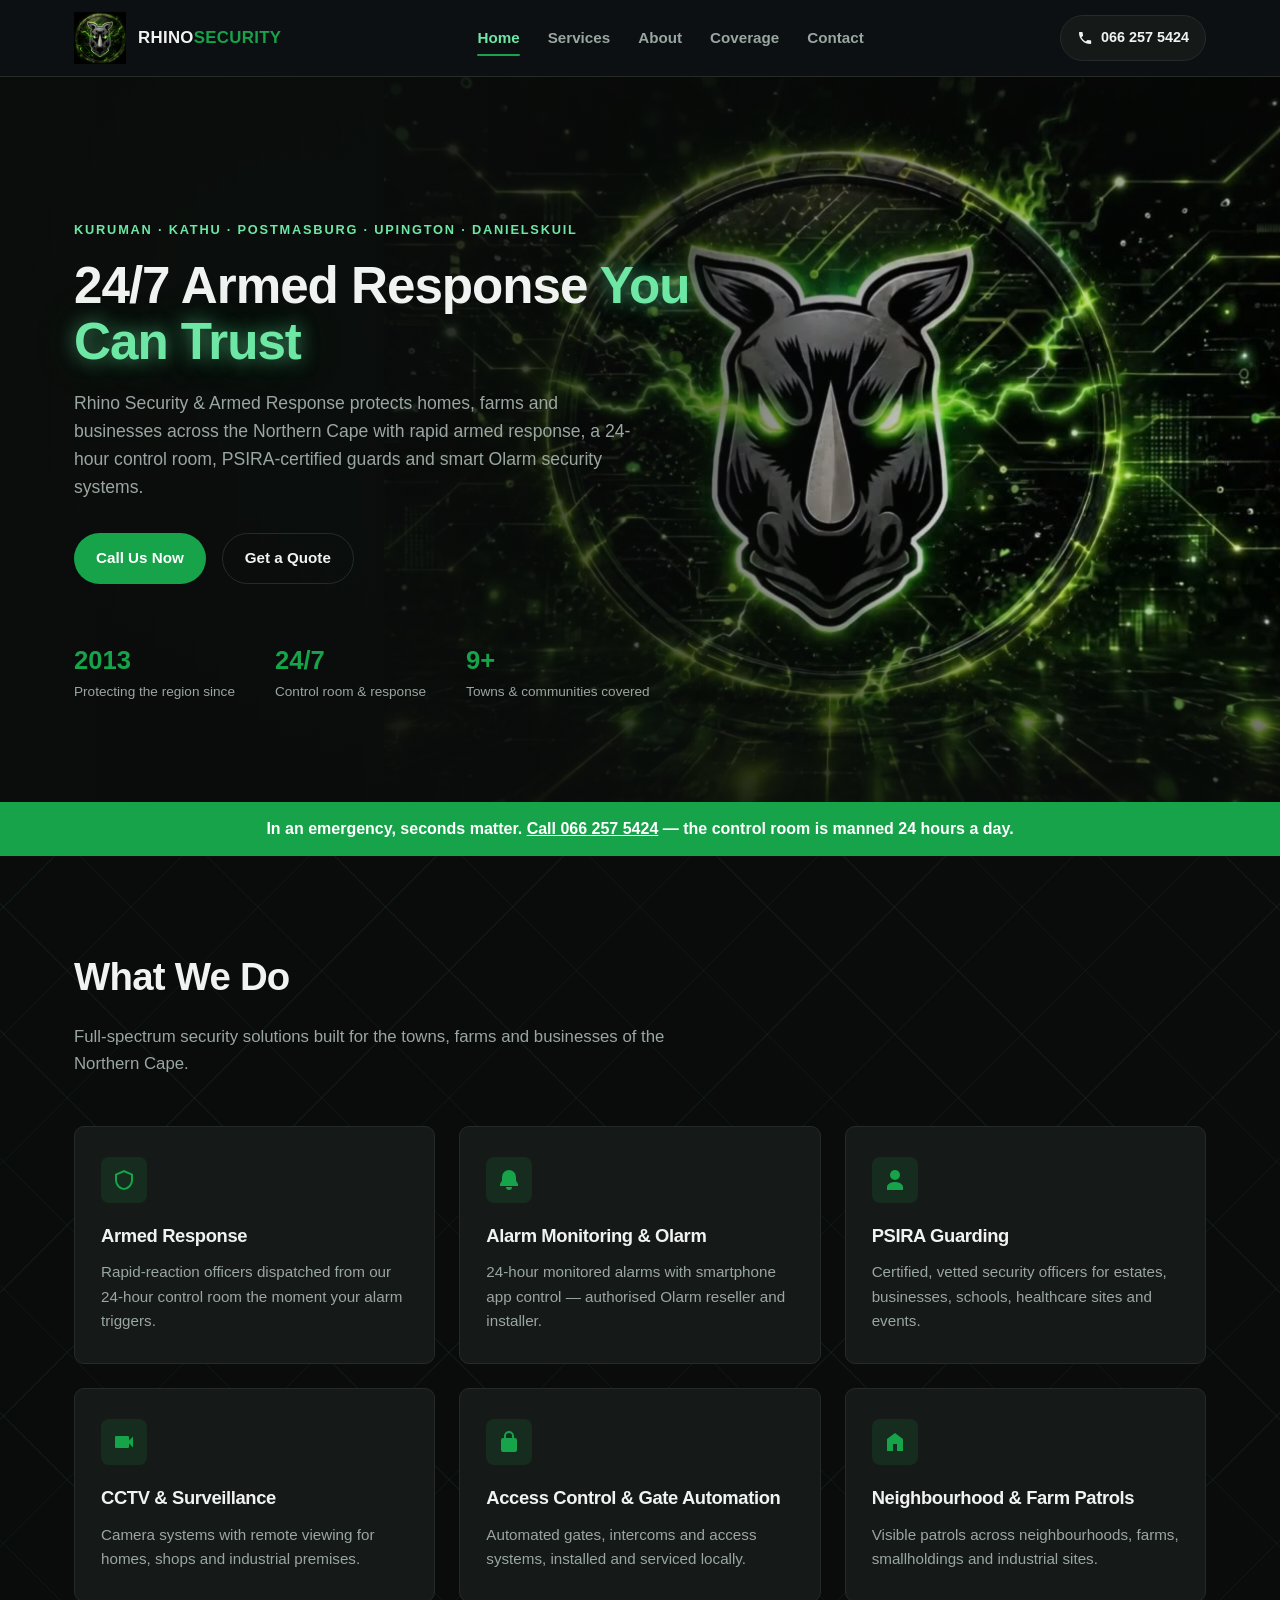
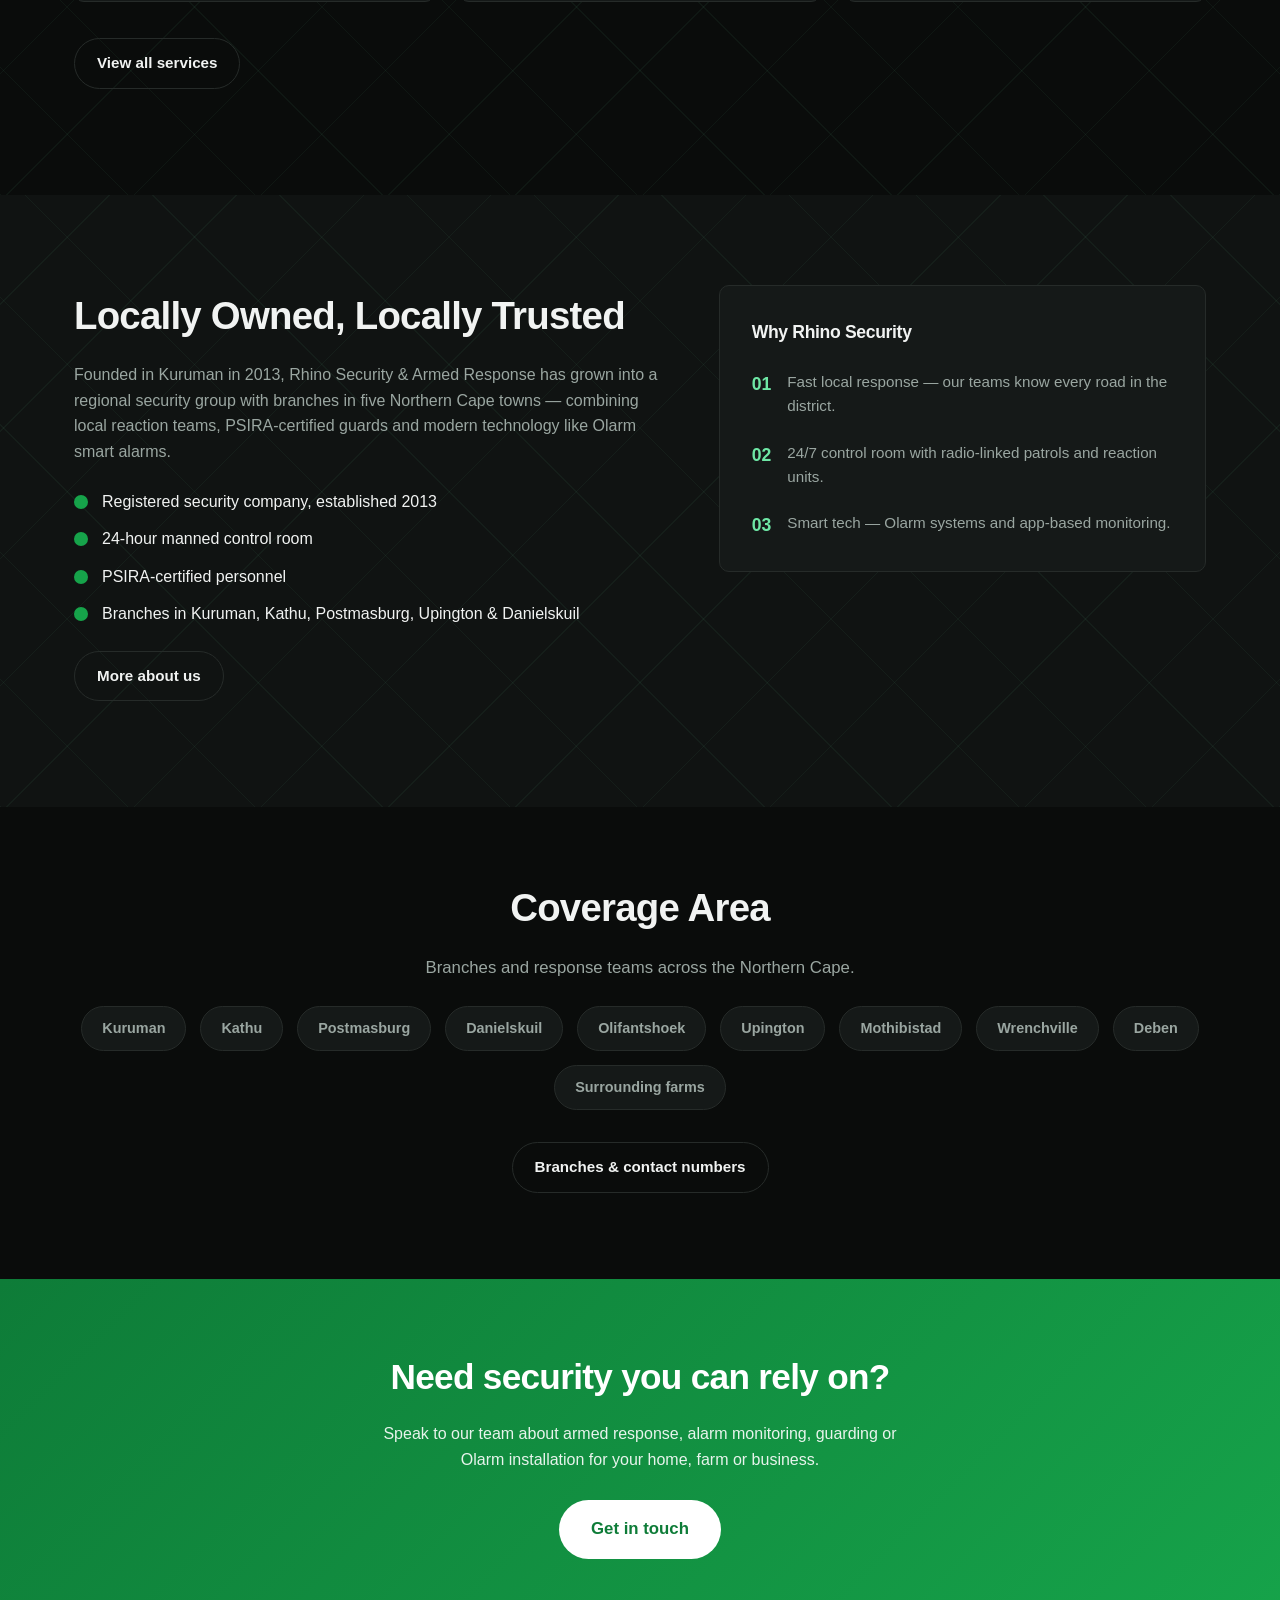
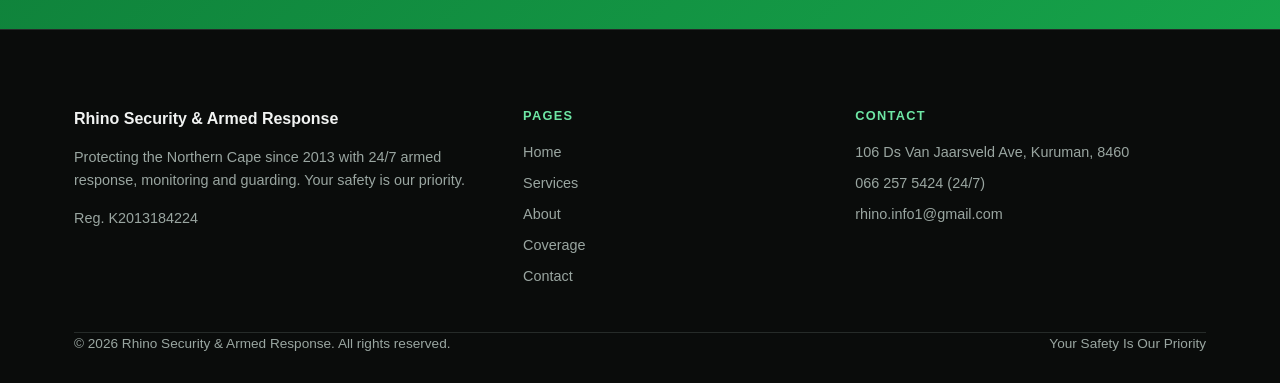
==== commit 1e18f4ef: "Add Home link to main navigation on all pages" ====
--- a/index.html
+++ b/index.html
@@ -48,6 +48,7 @@
     </a>
 
     <nav class="main-nav" id="main-nav">
+      <a href="index.html">Home</a>
       <a href="services.html">Services</a>
       <a href="about.html">About</a>
       <a href="coverage.html">Coverage</a>
--- a/styles.css
+++ b/styles.css
@@ -247,6 +247,7 @@
 
 /* Coverage */
 .coverage { padding: 70px 0; text-align: center; }
+.coverage .section-lead { margin-left: auto; margin-right: auto; margin-bottom: 0; }
 .coverage-tags {
   display: flex;
   justify-content: center;
